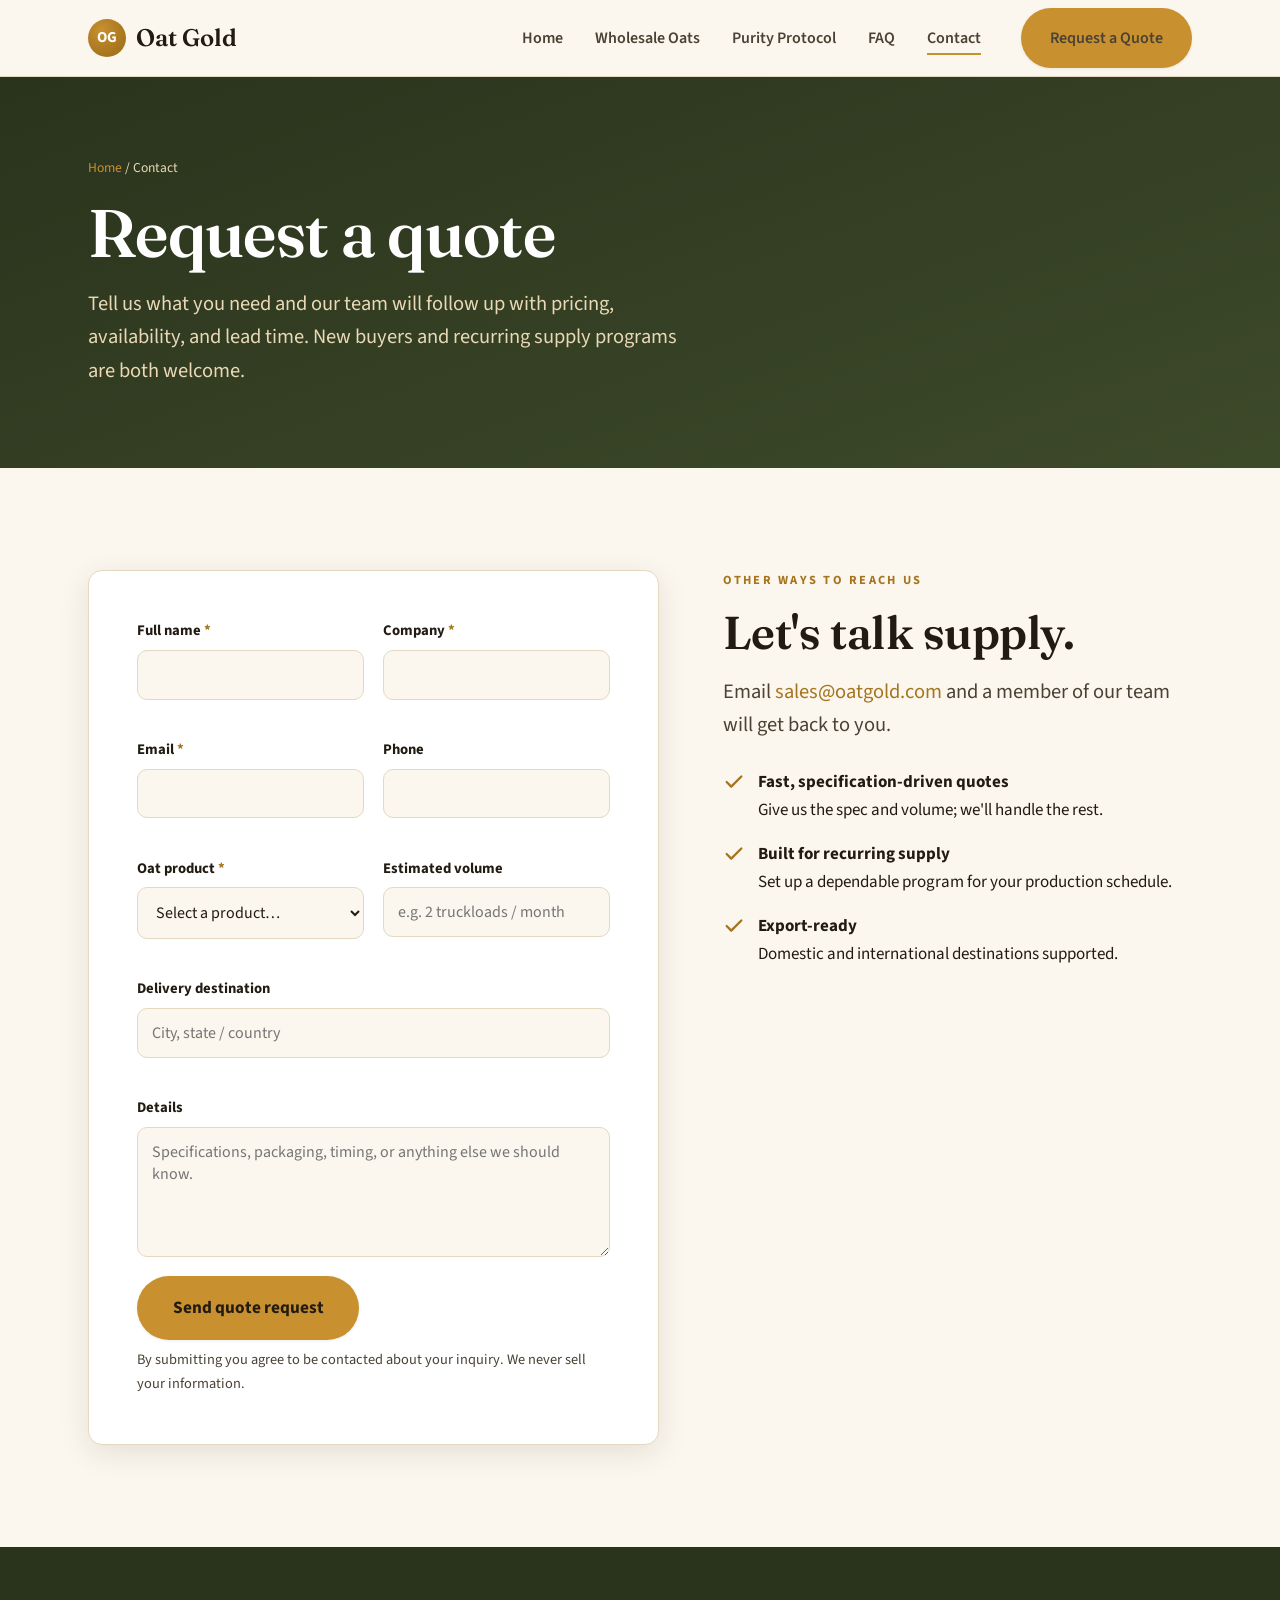
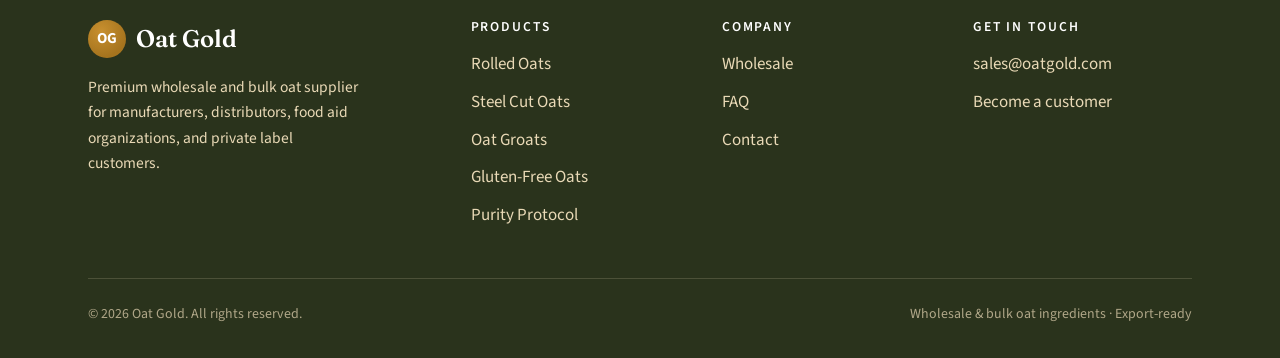
==== contact.html @ 7b2d83bf "Initial commit — Oatgold website Co-Authored-By: Claude Sonnet 4.6 <noreply@anthropic.com>" ====
<!DOCTYPE html>
<html lang="en">
<head>
<meta charset="UTF-8">
<meta name="viewport" content="width=device-width, initial-scale=1.0">
<title>Request a Quote | Contact Oat Gold — Wholesale &amp; Bulk Oat Supplier</title>
<meta name="description" content="Request a quote for wholesale and bulk oats from Oat Gold. Tell us the oat type, volume, packaging, and destination and our team will reply with pricing and availability.">
<link rel="canonical" href="https://oatgold.com/contact.html">
<meta name="robots" content="index, follow">
<meta property="og:title" content="Request a Quote — Oat Gold">
<meta property="og:description" content="Contact Oat Gold for bulk and wholesale oat pricing and availability.">
<meta property="og:url" content="https://oatgold.com/contact.html">
<link rel="icon" href="/favicon.ico" sizes="any">
<link rel="preconnect" href="https://fonts.googleapis.com">
<link rel="preconnect" href="https://fonts.gstatic.com" crossorigin>
<link href="https://fonts.googleapis.com/css2?family=Fraunces:ital,opsz,wght@0,9..144,400;0,9..144,600;1,9..144,600&family=Source+Sans+3:wght@400;600;700&display=swap" rel="stylesheet">
<link rel="stylesheet" href="/assets/css/styles.css">
<script type="application/ld+json">
{
  "@context": "https://schema.org",
  "@type": "ContactPage",
  "name": "Contact Oat Gold",
  "url": "https://oatgold.com/contact.html",
  "about": { "@type": "Organization", "name": "Oat Gold", "email": "sales@oatgold.com" }
}
</script>
</head>
<body>
<a href="#main" class="btn" style="position:absolute;left:-999px;top:0;z-index:1000;" onfocus="this.style.left='1rem';this.style.top='1rem';" onblur="this.style.left='-999px';">Skip to content</a>
<header class="site-header"><div class="container"><nav class="nav" aria-label="Primary">
  <a href="/" class="brand"><span class="brand-mark">OG</span> Oat&nbsp;Gold</a>
  <ul class="nav-links">
    <li><a href="/">Home</a></li>
    <li><a href="/wholesale-oats.html">Wholesale Oats</a></li>
    <li><a href="/purity-protocol.html">Purity Protocol</a></li>
    <li><a href="/faq.html">FAQ</a></li>
    <li><a href="/contact.html" class="active">Contact</a></li>
    <li class="nav-cta"><a href="/contact.html" class="btn btn-primary">Request a Quote</a></li>
  </ul>
  <button class="nav-toggle" aria-label="Open menu" aria-expanded="false"><span></span><span></span><span></span></button>
</nav></div></header>

<main id="main">
<section class="page-hero">
  <div class="container">
    <p class="breadcrumb"><a href="/">Home</a> / Contact</p>
    <h1>Request a quote</h1>
    <p class="lead">Tell us what you need and our team will follow up with pricing, availability, and lead time. New buyers and recurring supply programs are both welcome.</p>
  </div>
</section>

<section class="section">
  <div class="container split" style="align-items:start;">
    <div class="form-card reveal">
      <div class="form-success" role="status">Thanks — your request is ready to send. Your email app should open; if it doesn't, email us at sales@oatgold.com.</div>
      <form data-quote-form novalidate>
        <div class="form-grid">
          <div class="field"><label for="name">Full name <span class="req">*</span></label><input id="name" name="name" type="text" required autocomplete="name"></div>
          <div class="field"><label for="company">Company <span class="req">*</span></label><input id="company" name="company" type="text" required autocomplete="organization"></div>
          <div class="field"><label for="email">Email <span class="req">*</span></label><input id="email" name="email" type="email" required autocomplete="email"></div>
          <div class="field"><label for="phone">Phone</label><input id="phone" name="phone" type="tel" autocomplete="tel"></div>
          <div class="field"><label for="product">Oat product <span class="req">*</span></label>
            <select id="product" name="product" required>
              <option value="">Select a product…</option>
              <option>Rolled Oats</option><option>Steel Cut Oats</option><option>Oat Groats</option>
              <option>Gluten-Free Oats</option><option>Purity Protocol Oats</option>
              <option>Bulk / Private Label</option><option>Not sure — need guidance</option>
            </select>
          </div>
          <div class="field"><label for="volume">Estimated volume</label><input id="volume" name="volume" type="text" placeholder="e.g. 2 truckloads / month"></div>
          <div class="field full"><label for="destination">Delivery destination</label><input id="destination" name="destination" type="text" placeholder="City, state / country"></div>
          <div class="field full"><label for="message">Details</label><textarea id="message" name="message" placeholder="Specifications, packaging, timing, or anything else we should know."></textarea></div>
        </div>
        <button type="submit" class="btn btn-primary btn-lg">Send quote request</button>
        <p class="form-note">By submitting you agree to be contacted about your inquiry. We never sell your information.</p>
      </form>
    </div>
    <div class="reveal">
      <p class="eyebrow">Other ways to reach us</p>
      <h2 style="margin-bottom:1rem;">Let's talk supply.</h2>
      <p class="lead">Email <a href="mailto:sales@oatgold.com">sales@oatgold.com</a> and a member of our team will get back to you.</p>
      <ul class="checklist" style="margin-top:1.6rem;">
        <li><svg viewBox="0 0 24 24" fill="none" stroke="currentColor" stroke-width="2.5" stroke-linecap="round" stroke-linejoin="round"><polyline points="20 6 9 17 4 12"></polyline></svg><span><strong>Fast, specification-driven quotes</strong>Give us the spec and volume; we'll handle the rest.</span></li>
        <li><svg viewBox="0 0 24 24" fill="none" stroke="currentColor" stroke-width="2.5" stroke-linecap="round" stroke-linejoin="round"><polyline points="20 6 9 17 4 12"></polyline></svg><span><strong>Built for recurring supply</strong>Set up a dependable program for your production schedule.</span></li>
        <li><svg viewBox="0 0 24 24" fill="none" stroke="currentColor" stroke-width="2.5" stroke-linecap="round" stroke-linejoin="round"><polyline points="20 6 9 17 4 12"></polyline></svg><span><strong>Export-ready</strong>Domestic and international destinations supported.</span></li>
      </ul>
    </div>
  </div>
</section>
</main>

<footer class="site-footer"><div class="container">
  <div class="footer-grid">
    <div><a href="/" class="brand"><span class="brand-mark">OG</span> Oat&nbsp;Gold</a><p class="footer-about">Premium wholesale and bulk oat supplier for manufacturers, distributors, food aid organizations, and private label customers.</p></div>
    <div><h4>Products</h4><ul><li><a href="/wholesale-oats.html#rolled">Rolled Oats</a></li><li><a href="/wholesale-oats.html#steel-cut">Steel Cut Oats</a></li><li><a href="/wholesale-oats.html#groats">Oat Groats</a></li><li><a href="/wholesale-oats.html#gluten-free">Gluten-Free Oats</a></li><li><a href="/purity-protocol.html">Purity Protocol</a></li></ul></div>
    <div><h4>Company</h4><ul><li><a href="/wholesale-oats.html">Wholesale</a></li><li><a href="/faq.html">FAQ</a></li><li><a href="/contact.html">Contact</a></li></ul></div>
    <div><h4>Get in touch</h4><ul><li><a href="mailto:sales@oatgold.com">sales@oatgold.com</a></li><li><a href="/contact.html">Become a customer</a></li></ul></div>
  </div>
  <div class="footer-bottom"><span>&copy; <span id="year">2026</span> Oat Gold. All rights reserved.</span><span>Wholesale &amp; bulk oat ingredients · Export-ready</span></div>
</div></footer>
<script src="/assets/js/main.js" defer></script>
</body>
</html>
---- assets/css/styles.css ----
/* ==========================================================================
   Oat Gold — Premium oat ingredient supplier
   Design system: warm grain-field palette, editorial serif display,
   clean humanist sans body. Trust-forward B2B.
   ========================================================================== */

:root {
  --gold: #C8902F;
  --gold-deep: #A6741E;
  --grain: #E9D9B6;
  --grain-soft: #F5EEDD;
  --cream: #FBF7EE;
  --ink: #211B12;
  --ink-soft: #4A4234;
  --field: #3D4A2A;
  --field-deep: #2A331C;
  --line: #E4D9C0;
  --white: #ffffff;
  --max: 1200px;
  --radius: 14px;
  --shadow-sm: 0 1px 3px rgba(33, 27, 18, .08);
  --shadow-md: 0 8px 30px rgba(33, 27, 18, .10);
  --shadow-lg: 0 24px 60px rgba(33, 27, 18, .14);
  --font-display: "Fraunces", Georgia, "Times New Roman", serif;
  --font-body: "Source Sans 3", -apple-system, BlinkMacSystemFont, "Segoe UI", sans-serif;
  --ease: cubic-bezier(.22, 1, .36, 1);
}

*, *::before, *::after { box-sizing: border-box; margin: 0; padding: 0; }

html { scroll-behavior: smooth; -webkit-text-size-adjust: 100%; }

body {
  font-family: var(--font-body);
  color: var(--ink);
  background: var(--cream);
  line-height: 1.65;
  font-size: 1.0625rem;
  overflow-x: hidden;
}

img { max-width: 100%; height: auto; display: block; }
a { color: var(--gold-deep); text-decoration: none; transition: color .2s var(--ease); }
a:hover { color: var(--ink); }

h1, h2, h3, h4 { font-family: var(--font-display); font-weight: 600; line-height: 1.12; color: var(--ink); letter-spacing: -.01em; }
h1 { font-size: clamp(2.4rem, 5.5vw, 4.2rem); }
h2 { font-size: clamp(1.9rem, 3.6vw, 2.9rem); }
h3 { font-size: clamp(1.25rem, 2vw, 1.6rem); }

.container { width: 100%; max-width: var(--max); margin: 0 auto; padding: 0 clamp(1.25rem, 4vw, 3rem); }
.section { padding: clamp(3.5rem, 8vw, 6.5rem) 0; }
.eyebrow {
  font-family: var(--font-body); font-weight: 700; text-transform: uppercase;
  letter-spacing: .18em; font-size: .78rem; color: var(--gold-deep); margin-bottom: 1rem;
}
.lead { font-size: clamp(1.1rem, 1.6vw, 1.3rem); color: var(--ink-soft); max-width: 60ch; }
.text-center { text-align: center; }
.mx-auto { margin-left: auto; margin-right: auto; }

/* ---------- Buttons ---------- */
.btn {
  display: inline-flex; align-items: center; gap: .55rem;
  font-family: var(--font-body); font-weight: 700; font-size: 1rem;
  padding: .95rem 1.7rem; border-radius: 999px; border: 2px solid transparent;
  cursor: pointer; transition: all .25s var(--ease); white-space: nowrap;
}
.btn-primary { background: var(--gold); color: var(--ink); box-shadow: var(--shadow-sm); }
.btn-primary:hover { background: var(--gold-deep); color: var(--white); transform: translateY(-2px); box-shadow: var(--shadow-md); }
.btn-secondary { background: transparent; color: var(--ink); border-color: var(--ink); }
.btn-secondary:hover { background: var(--ink); color: var(--cream); transform: translateY(-2px); }
.btn-ghost { background: rgba(255,255,255,.14); color: var(--white); border-color: rgba(255,255,255,.45); }
.btn-ghost:hover { background: var(--white); color: var(--ink); }
.btn-lg { padding: 1.1rem 2.1rem; font-size: 1.08rem; }

/* ---------- Header ---------- */
.site-header {
  position: sticky; top: 0; z-index: 100;
  background: rgba(251, 247, 238, .85); backdrop-filter: blur(12px);
  border-bottom: 1px solid var(--line); transition: box-shadow .3s var(--ease);
}
.site-header.scrolled { box-shadow: var(--shadow-sm); }
.nav { display: flex; align-items: center; justify-content: space-between; height: 76px; }
.brand { display: flex; align-items: center; gap: .65rem; font-family: var(--font-display); font-weight: 600; font-size: 1.5rem; color: var(--ink); }
.brand:hover { color: var(--ink); }
.brand-mark {
  width: 38px; height: 38px; border-radius: 50%;
  background: radial-gradient(circle at 35% 30%, var(--gold) 0%, var(--gold-deep) 70%);
  display: grid; place-items: center; color: var(--white); font-weight: 700; flex-shrink: 0;
  font-family: var(--font-body); font-size: .95rem;
}
.nav-links { display: flex; align-items: center; gap: 2rem; list-style: none; }
.nav-links a { color: var(--ink-soft); font-weight: 600; font-size: 1rem; position: relative; }
.nav-links a:hover { color: var(--ink); }
.nav-links a::after { content: ""; position: absolute; left: 0; bottom: -6px; width: 0; height: 2px; background: var(--gold); transition: width .25s var(--ease); }
.nav-links a:hover::after, .nav-links a.active::after { width: 100%; }
.nav-cta { margin-left: .5rem; }
.nav-toggle { display: none; background: none; border: 0; cursor: pointer; padding: .5rem; }
.nav-toggle span { display: block; width: 26px; height: 2px; background: var(--ink); margin: 5px 0; transition: all .3s var(--ease); }

/* ---------- Hero ---------- */
.hero { position: relative; background: linear-gradient(160deg, var(--field-deep) 0%, var(--field) 55%, #4a5a32 100%); color: var(--cream); overflow: hidden; }
.hero::before {
  content: ""; position: absolute; inset: 0;
  background-image: radial-gradient(circle at 80% 20%, rgba(200,144,47,.28) 0%, transparent 45%),
                    repeating-linear-gradient(115deg, rgba(255,255,255,.03) 0 2px, transparent 2px 22px);
  pointer-events: none;
}
.hero .container { position: relative; padding-top: clamp(4rem, 9vw, 7rem); padding-bottom: clamp(4rem, 9vw, 7rem); }
.hero-grid { display: grid; grid-template-columns: 1.1fr .9fr; gap: 3rem; align-items: center; }
.hero h1 { color: var(--white); }
.hero h1 .accent { color: var(--gold); font-style: italic; }
.hero .lead { color: var(--grain); margin: 1.4rem 0 2.2rem; }
.hero-eyebrow { color: var(--gold); }
.hero-actions { display: flex; gap: 1rem; flex-wrap: wrap; }
.hero-trust { margin-top: 2.6rem; display: flex; gap: 2rem; flex-wrap: wrap; }
.hero-trust .stat strong { display: block; font-family: var(--font-display); font-size: 2rem; color: var(--gold); }
.hero-trust .stat span { font-size: .9rem; color: var(--grain); }
.hero-visual {
  aspect-ratio: 4/5; border-radius: var(--radius); position: relative;
  background: linear-gradient(150deg, var(--grain) 0%, var(--gold) 100%);
  box-shadow: var(--shadow-lg); overflow: hidden; display: grid; place-items: center;
}
.hero-visual::after {
  content: ""; position: absolute; inset: 0;
  background-image: repeating-radial-gradient(circle at 30% 30%, rgba(166,116,30,.18) 0 8px, transparent 8px 18px);
}
.hero-visual .grain-emblem { position: relative; z-index: 1; text-align: center; color: var(--field-deep); padding: 2rem; }
.hero-visual .grain-emblem .big { font-family: var(--font-display); font-size: clamp(3rem,7vw,5rem); font-weight: 600; line-height: 1; }
.hero-visual .grain-emblem .sub { font-weight: 700; letter-spacing: .2em; text-transform: uppercase; font-size: .85rem; margin-top: .8rem; }

/* ---------- Trust bar ---------- */
.trustbar { background: var(--white); border-bottom: 1px solid var(--line); }
.trustbar .container { display: flex; align-items: center; justify-content: space-between; gap: 2rem; flex-wrap: wrap; padding-top: 1.5rem; padding-bottom: 1.5rem; }
.trustbar p { font-weight: 700; color: var(--ink-soft); font-size: .85rem; text-transform: uppercase; letter-spacing: .12em; }
.trustbar ul { display: flex; gap: 2.2rem; list-style: none; flex-wrap: wrap; }
.trustbar li { font-weight: 600; color: var(--ink); display: flex; align-items: center; gap: .5rem; }
.trustbar li::before { content: "✦"; color: var(--gold); }

/* ---------- Cards / products ---------- */
.grid { display: grid; gap: 1.6rem; }
.grid-3 { grid-template-columns: repeat(3, 1fr); }
.grid-2 { grid-template-columns: repeat(2, 1fr); }
.card {
  background: var(--white); border: 1px solid var(--line); border-radius: var(--radius);
  padding: 2rem; box-shadow: var(--shadow-sm); transition: transform .3s var(--ease), box-shadow .3s var(--ease);
}
.card:hover { transform: translateY(-4px); box-shadow: var(--shadow-md); }
.card .icon {
  width: 52px; height: 52px; border-radius: 12px; background: var(--grain-soft);
  display: grid; place-items: center; margin-bottom: 1.2rem; color: var(--gold-deep);
}
.card .icon svg { width: 26px; height: 26px; }
.card h3 { margin-bottom: .5rem; }
.card p { color: var(--ink-soft); font-size: 1rem; }
.card .card-link { font-weight: 700; margin-top: 1rem; display: inline-flex; align-items: center; gap: .4rem; }

.product-card { display: flex; flex-direction: column; }
.product-card .swatch { height: 140px; border-radius: 10px; margin-bottom: 1.3rem; position: relative; overflow: hidden; }
.product-card .swatch span { position: absolute; bottom: 10px; left: 12px; background: rgba(33,27,18,.7); color: var(--cream); font-size: .72rem; font-weight: 700; letter-spacing: .1em; text-transform: uppercase; padding: .25rem .6rem; border-radius: 6px; }
.sw-rolled { background: linear-gradient(135deg, #E9D9B6, #C8902F); }
.sw-steel { background: linear-gradient(135deg, #D9C79A, #8a6a2a); }
.sw-groats { background: linear-gradient(135deg, #EADBB9, #B5872c); }
.sw-gf { background: linear-gradient(135deg, #DDE6C4, #7e9148); }
.sw-purity { background: linear-gradient(135deg, #F0E6CB, #C8902F); }
.sw-bulk { background: linear-gradient(135deg, #cdbb8e, #5b4a26); }

/* ---------- Section helpers ---------- */
.section-head { max-width: 64ch; margin-bottom: 2.6rem; }
.section-head.center { margin-left: auto; margin-right: auto; text-align: center; }
.bg-grain { background: var(--grain-soft); }
.bg-field { background: linear-gradient(160deg, var(--field-deep), var(--field)); color: var(--cream); }
.bg-field h2, .bg-field h3 { color: var(--white); }
.bg-field .lead, .bg-field p { color: var(--grain); }
.bg-field .eyebrow { color: var(--gold); }

/* ---------- Split feature ---------- */
.split { display: grid; grid-template-columns: 1fr 1fr; gap: clamp(2rem, 5vw, 4rem); align-items: center; }
.split-visual { aspect-ratio: 5/4; border-radius: var(--radius); background: linear-gradient(150deg, var(--grain), var(--gold)); box-shadow: var(--shadow-md); position: relative; overflow: hidden; display:grid; place-items:center; }
.split-visual::after { content:""; position:absolute; inset:0; background-image: repeating-linear-gradient(60deg, rgba(166,116,30,.12) 0 6px, transparent 6px 16px); }
.split-visual .label { position: relative; z-index: 1; font-family: var(--font-display); font-size: 1.4rem; color: var(--field-deep); font-weight: 600; }
.checklist { list-style: none; margin-top: 1.5rem; }
.checklist li { display: flex; gap: .8rem; align-items: flex-start; margin-bottom: 1rem; }
.checklist li svg { width: 22px; height: 22px; color: var(--gold-deep); flex-shrink: 0; margin-top: 3px; }
.checklist li strong { display:block; }

/* ---------- Steps ---------- */
.steps { counter-reset: step; display: grid; grid-template-columns: repeat(4,1fr); gap: 1.6rem; }
.step { position: relative; padding-top: 1rem; }
.step::before { counter-increment: step; content: "0" counter(step); font-family: var(--font-display); font-size: 2.6rem; color: var(--gold); font-weight: 600; display: block; margin-bottom: .4rem; }
.step h3 { font-size: 1.2rem; margin-bottom: .4rem; }
.step p { color: var(--ink-soft); font-size: .97rem; }

/* ---------- CTA band ---------- */
.cta-band { background: linear-gradient(120deg, var(--gold) 0%, var(--gold-deep) 100%); border-radius: var(--radius); padding: clamp(2.5rem,5vw,4rem); text-align: center; box-shadow: var(--shadow-md); position: relative; overflow: hidden; }
.cta-band::before { content:""; position:absolute; inset:0; background-image: repeating-linear-gradient(115deg, rgba(255,255,255,.06) 0 2px, transparent 2px 20px); }
.cta-band > * { position: relative; }
.cta-band h2 { color: var(--ink); }
.cta-band p { color: var(--field-deep); font-weight: 600; max-width: 56ch; margin: 1rem auto 2rem; }

/* ---------- Forms ---------- */
.form-card { background: var(--white); border: 1px solid var(--line); border-radius: var(--radius); padding: clamp(1.8rem, 4vw, 3rem); box-shadow: var(--shadow-md); }
.form-grid { display: grid; grid-template-columns: 1fr 1fr; gap: 1.2rem; }
.field { display: flex; flex-direction: column; gap: .4rem; margin-bottom: 1.2rem; }
.field.full { grid-column: 1 / -1; }
.field label { font-weight: 700; font-size: .92rem; color: var(--ink); }
.field label .req { color: var(--gold-deep); }
.field input, .field select, .field textarea {
  font-family: var(--font-body); font-size: 1rem; padding: .8rem .9rem; border: 1.5px solid var(--line);
  border-radius: 10px; background: var(--cream); color: var(--ink); transition: border-color .2s var(--ease), box-shadow .2s var(--ease);
}
.field input:focus, .field select:focus, .field textarea:focus { outline: none; border-color: var(--gold); box-shadow: 0 0 0 3px rgba(200,144,47,.18); }
.field textarea { resize: vertical; min-height: 130px; }
.form-note { font-size: .9rem; color: var(--ink-soft); margin-top: .5rem; }
.form-success { background: #EAF3DE; border: 1px solid #97C459; color: #27500A; padding: 1rem 1.2rem; border-radius: 10px; font-weight: 600; margin-bottom: 1.2rem; display: none; }
.form-success.show { display: block; }

/* ---------- FAQ ---------- */
.faq-item { border-bottom: 1px solid var(--line); }
.faq-q { width: 100%; text-align: left; background: none; border: 0; cursor: pointer; padding: 1.4rem 0; display: flex; justify-content: space-between; align-items: center; gap: 1rem; font-family: var(--font-display); font-size: 1.18rem; font-weight: 600; color: var(--ink); }
.faq-q .chev { flex-shrink: 0; transition: transform .3s var(--ease); color: var(--gold-deep); }
.faq-q[aria-expanded="true"] .chev { transform: rotate(180deg); }
.faq-a { max-height: 0; overflow: hidden; transition: max-height .35s var(--ease); }
.faq-a-inner { padding: 0 0 1.4rem; color: var(--ink-soft); max-width: 72ch; }

/* ---------- Page hero (interior) ---------- */
.page-hero { background: linear-gradient(160deg, var(--field-deep), var(--field)); color: var(--cream); padding: clamp(3rem,7vw,5rem) 0; }
.page-hero h1 { color: var(--white); }
.page-hero .lead { color: var(--grain); margin-top: 1rem; }
.breadcrumb { font-size: .85rem; color: var(--grain); margin-bottom: 1rem; }
.breadcrumb a { color: var(--gold); }

/* ---------- Footer ---------- */
.site-footer { background: var(--field-deep); color: var(--grain); padding: clamp(3rem,6vw,4.5rem) 0 2rem; }
.footer-grid { display: grid; grid-template-columns: 1.6fr 1fr 1fr 1fr; gap: 2rem; margin-bottom: 2.5rem; }
.site-footer .brand { color: var(--white); margin-bottom: 1rem; }
.site-footer h4 { color: var(--white); font-family: var(--font-body); font-size: .85rem; text-transform: uppercase; letter-spacing: .14em; margin-bottom: 1rem; }
.site-footer ul { list-style: none; }
.site-footer li { margin-bottom: .6rem; }
.site-footer a { color: var(--grain); }
.site-footer a:hover { color: var(--gold); }
.footer-about { max-width: 34ch; color: var(--grain); font-size: .97rem; }
.footer-bottom { border-top: 1px solid rgba(233,217,182,.18); padding-top: 1.5rem; display: flex; justify-content: space-between; flex-wrap: wrap; gap: 1rem; font-size: .87rem; color: rgba(233,217,182,.7); }

/* ---------- Reveal animation ---------- */
.reveal { opacity: 0; transform: translateY(24px); transition: opacity .7s var(--ease), transform .7s var(--ease); }
.reveal.in { opacity: 1; transform: none; }

/* ---------- Responsive ---------- */
@media (max-width: 920px) {
  .hero-grid { grid-template-columns: 1fr; }
  .hero-visual { max-width: 360px; order: -1; }
  .grid-3 { grid-template-columns: repeat(2, 1fr); }
  .steps { grid-template-columns: repeat(2, 1fr); }
  .footer-grid { grid-template-columns: 1fr 1fr; }
  .split { grid-template-columns: 1fr; }
  .split-visual { max-width: 480px; }
}
@media (max-width: 680px) {
  .nav-links { position: fixed; inset: 76px 0 auto 0; background: var(--cream); flex-direction: column; gap: 0; padding: 1rem 0; border-bottom: 1px solid var(--line); box-shadow: var(--shadow-md); transform: translateY(-120%); transition: transform .35s var(--ease); }
  .nav-links.open { transform: translateY(0); }
  .nav-links li { width: 100%; text-align: center; padding: .4rem 0; }
  .nav-cta { margin: .6rem auto; }
  .nav-toggle { display: block; }
  .nav.open .nav-toggle span:nth-child(1) { transform: translateY(7px) rotate(45deg); }
  .nav.open .nav-toggle span:nth-child(2) { opacity: 0; }
  .nav.open .nav-toggle span:nth-child(3) { transform: translateY(-7px) rotate(-45deg); }
  .grid-3, .grid-2, .form-grid { grid-template-columns: 1fr; }
  .steps { grid-template-columns: 1fr; }
  .footer-grid { grid-template-columns: 1fr 1fr; }
  .trustbar .container { justify-content: center; text-align: center; }
}
@media (prefers-reduced-motion: reduce) {
  * { animation: none !important; transition: none !important; scroll-behavior: auto !important; }
  .reveal { opacity: 1; transform: none; }
}
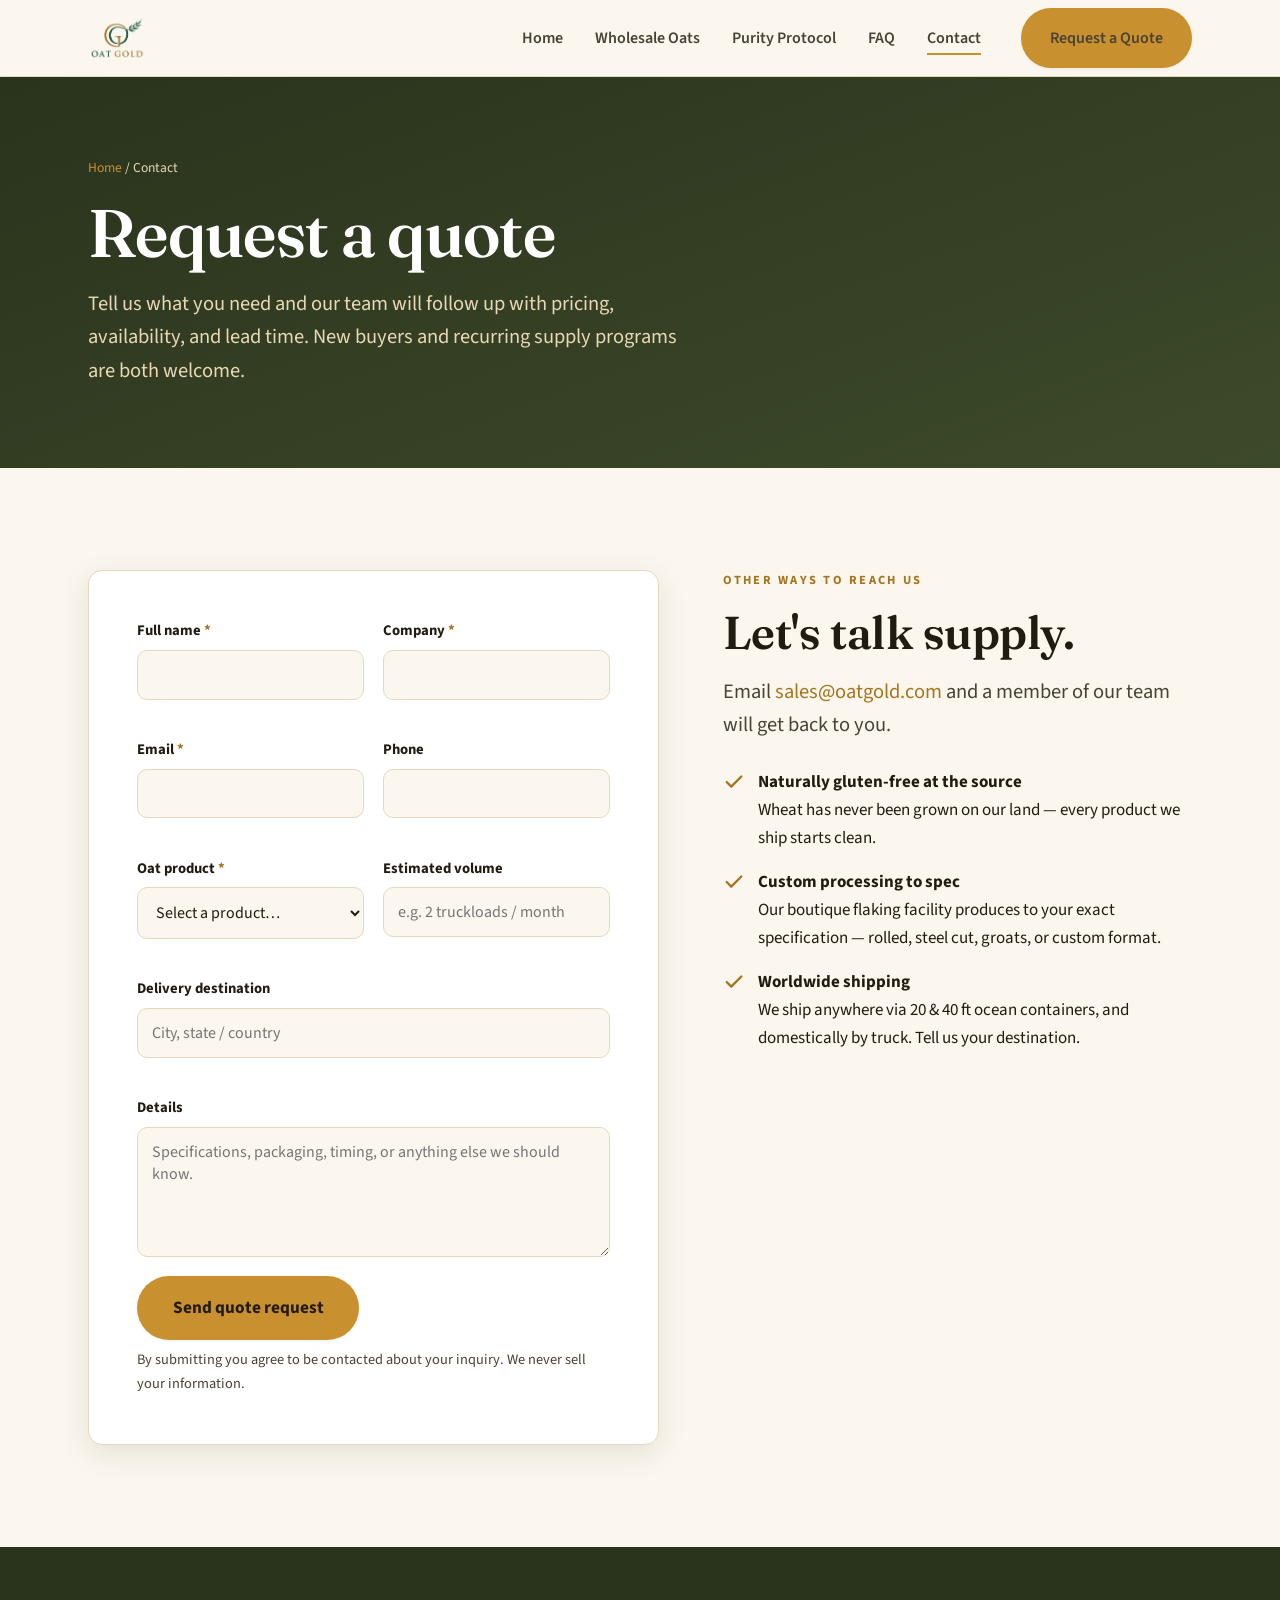
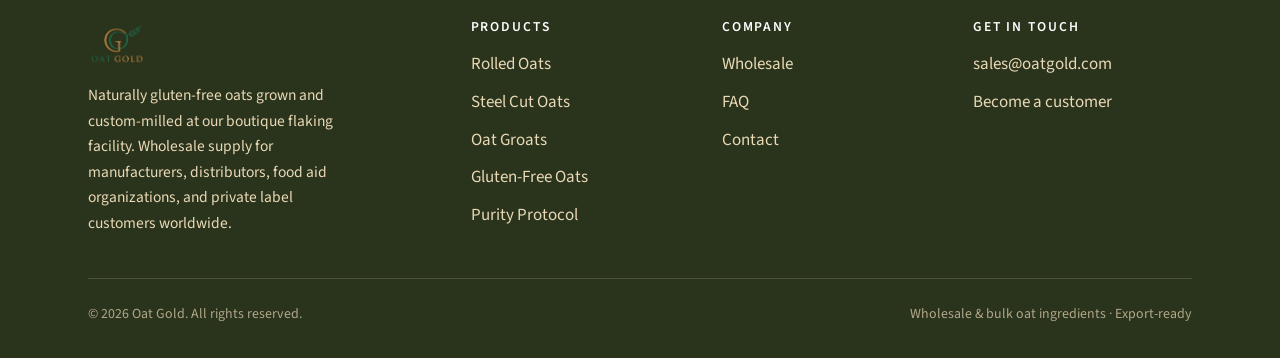
==== commit 8b82136e: "Replace placeholder OG badge with real logo; add hero photo and real copy - Download and use the rea" ====
--- a/contact.html
+++ b/contact.html
@@ -10,11 +10,11 @@
 <meta property="og:title" content="Request a Quote — Oat Gold">
 <meta property="og:description" content="Contact Oat Gold for bulk and wholesale oat pricing and availability.">
 <meta property="og:url" content="https://oatgold.com/contact.html">
-<link rel="icon" href="/favicon.ico" sizes="any">
+<link rel="icon" href="favicon.ico" sizes="any">
 <link rel="preconnect" href="https://fonts.googleapis.com">
 <link rel="preconnect" href="https://fonts.gstatic.com" crossorigin>
 <link href="https://fonts.googleapis.com/css2?family=Fraunces:ital,opsz,wght@0,9..144,400;0,9..144,600;1,9..144,600&family=Source+Sans+3:wght@400;600;700&display=swap" rel="stylesheet">
-<link rel="stylesheet" href="/assets/css/styles.css">
+<link rel="stylesheet" href="assets/css/styles.css">
 <script type="application/ld+json">
 {
   "@context": "https://schema.org",
@@ -28,14 +28,14 @@
 <body>
 <a href="#main" class="btn" style="position:absolute;left:-999px;top:0;z-index:1000;" onfocus="this.style.left='1rem';this.style.top='1rem';" onblur="this.style.left='-999px';">Skip to content</a>
 <header class="site-header"><div class="container"><nav class="nav" aria-label="Primary">
-  <a href="/" class="brand"><span class="brand-mark">OG</span> Oat&nbsp;Gold</a>
+  <a href="./" class="brand"><img src="assets/images/logo.png" alt="Oat Gold™" class="brand-logo"></a>
   <ul class="nav-links">
-    <li><a href="/">Home</a></li>
-    <li><a href="/wholesale-oats.html">Wholesale Oats</a></li>
-    <li><a href="/purity-protocol.html">Purity Protocol</a></li>
-    <li><a href="/faq.html">FAQ</a></li>
-    <li><a href="/contact.html" class="active">Contact</a></li>
-    <li class="nav-cta"><a href="/contact.html" class="btn btn-primary">Request a Quote</a></li>
+    <li><a href="./">Home</a></li>
+    <li><a href="wholesale-oats.html">Wholesale Oats</a></li>
+    <li><a href="purity-protocol.html">Purity Protocol</a></li>
+    <li><a href="faq.html">FAQ</a></li>
+    <li><a href="contact.html" class="active">Contact</a></li>
+    <li class="nav-cta"><a href="contact.html" class="btn btn-primary">Request a Quote</a></li>
   </ul>
   <button class="nav-toggle" aria-label="Open menu" aria-expanded="false"><span></span><span></span><span></span></button>
 </nav></div></header>
@@ -43,7 +43,7 @@
 <main id="main">
 <section class="page-hero">
   <div class="container">
-    <p class="breadcrumb"><a href="/">Home</a> / Contact</p>
+    <p class="breadcrumb"><a href="./">Home</a> / Contact</p>
     <h1>Request a quote</h1>
     <p class="lead">Tell us what you need and our team will follow up with pricing, availability, and lead time. New buyers and recurring supply programs are both welcome.</p>
   </div>
@@ -80,9 +80,9 @@
       <h2 style="margin-bottom:1rem;">Let's talk supply.</h2>
       <p class="lead">Email <a href="mailto:sales@oatgold.com">sales@oatgold.com</a> and a member of our team will get back to you.</p>
       <ul class="checklist" style="margin-top:1.6rem;">
-        <li><svg viewBox="0 0 24 24" fill="none" stroke="currentColor" stroke-width="2.5" stroke-linecap="round" stroke-linejoin="round"><polyline points="20 6 9 17 4 12"></polyline></svg><span><strong>Fast, specification-driven quotes</strong>Give us the spec and volume; we'll handle the rest.</span></li>
-        <li><svg viewBox="0 0 24 24" fill="none" stroke="currentColor" stroke-width="2.5" stroke-linecap="round" stroke-linejoin="round"><polyline points="20 6 9 17 4 12"></polyline></svg><span><strong>Built for recurring supply</strong>Set up a dependable program for your production schedule.</span></li>
-        <li><svg viewBox="0 0 24 24" fill="none" stroke="currentColor" stroke-width="2.5" stroke-linecap="round" stroke-linejoin="round"><polyline points="20 6 9 17 4 12"></polyline></svg><span><strong>Export-ready</strong>Domestic and international destinations supported.</span></li>
+        <li><svg viewBox="0 0 24 24" fill="none" stroke="currentColor" stroke-width="2.5" stroke-linecap="round" stroke-linejoin="round"><polyline points="20 6 9 17 4 12"></polyline></svg><span><strong>Naturally gluten-free at the source</strong>Wheat has never been grown on our land — every product we ship starts clean.</span></li>
+        <li><svg viewBox="0 0 24 24" fill="none" stroke="currentColor" stroke-width="2.5" stroke-linecap="round" stroke-linejoin="round"><polyline points="20 6 9 17 4 12"></polyline></svg><span><strong>Custom processing to spec</strong>Our boutique flaking facility produces to your exact specification — rolled, steel cut, groats, or custom format.</span></li>
+        <li><svg viewBox="0 0 24 24" fill="none" stroke="currentColor" stroke-width="2.5" stroke-linecap="round" stroke-linejoin="round"><polyline points="20 6 9 17 4 12"></polyline></svg><span><strong>Worldwide shipping</strong>We ship anywhere via 20 &amp; 40 ft ocean containers, and domestically by truck. Tell us your destination.</span></li>
       </ul>
     </div>
   </div>
@@ -91,13 +91,13 @@
 
 <footer class="site-footer"><div class="container">
   <div class="footer-grid">
-    <div><a href="/" class="brand"><span class="brand-mark">OG</span> Oat&nbsp;Gold</a><p class="footer-about">Premium wholesale and bulk oat supplier for manufacturers, distributors, food aid organizations, and private label customers.</p></div>
-    <div><h4>Products</h4><ul><li><a href="/wholesale-oats.html#rolled">Rolled Oats</a></li><li><a href="/wholesale-oats.html#steel-cut">Steel Cut Oats</a></li><li><a href="/wholesale-oats.html#groats">Oat Groats</a></li><li><a href="/wholesale-oats.html#gluten-free">Gluten-Free Oats</a></li><li><a href="/purity-protocol.html">Purity Protocol</a></li></ul></div>
-    <div><h4>Company</h4><ul><li><a href="/wholesale-oats.html">Wholesale</a></li><li><a href="/faq.html">FAQ</a></li><li><a href="/contact.html">Contact</a></li></ul></div>
-    <div><h4>Get in touch</h4><ul><li><a href="mailto:sales@oatgold.com">sales@oatgold.com</a></li><li><a href="/contact.html">Become a customer</a></li></ul></div>
+    <div><a href="./" class="brand"><img src="assets/images/logo.png" alt="Oat Gold™" class="brand-logo"></a><p class="footer-about">Naturally gluten-free oats grown and custom-milled at our boutique flaking facility. Wholesale supply for manufacturers, distributors, food aid organizations, and private label customers worldwide.</p></div>
+    <div><h4>Products</h4><ul><li><a href="wholesale-oats.html#rolled">Rolled Oats</a></li><li><a href="wholesale-oats.html#steel-cut">Steel Cut Oats</a></li><li><a href="wholesale-oats.html#groats">Oat Groats</a></li><li><a href="wholesale-oats.html#gluten-free">Gluten-Free Oats</a></li><li><a href="purity-protocol.html">Purity Protocol</a></li></ul></div>
+    <div><h4>Company</h4><ul><li><a href="wholesale-oats.html">Wholesale</a></li><li><a href="faq.html">FAQ</a></li><li><a href="contact.html">Contact</a></li></ul></div>
+    <div><h4>Get in touch</h4><ul><li><a href="mailto:sales@oatgold.com">sales@oatgold.com</a></li><li><a href="contact.html">Become a customer</a></li></ul></div>
   </div>
   <div class="footer-bottom"><span>&copy; <span id="year">2026</span> Oat Gold. All rights reserved.</span><span>Wholesale &amp; bulk oat ingredients · Export-ready</span></div>
 </div></footer>
-<script src="/assets/js/main.js" defer></script>
+<script src="assets/js/main.js" defer></script>
 </body>
 </html>
--- a/assets/css/styles.css
+++ b/assets/css/styles.css
@@ -83,12 +83,7 @@
 .nav { display: flex; align-items: center; justify-content: space-between; height: 76px; }
 .brand { display: flex; align-items: center; gap: .65rem; font-family: var(--font-display); font-weight: 600; font-size: 1.5rem; color: var(--ink); }
 .brand:hover { color: var(--ink); }
-.brand-mark {
-  width: 38px; height: 38px; border-radius: 50%;
-  background: radial-gradient(circle at 35% 30%, var(--gold) 0%, var(--gold-deep) 70%);
-  display: grid; place-items: center; color: var(--white); font-weight: 700; flex-shrink: 0;
-  font-family: var(--font-body); font-size: .95rem;
-}
+.brand-logo { height: 48px; width: auto; display: block; }
 .nav-links { display: flex; align-items: center; gap: 2rem; list-style: none; }
 .nav-links a { color: var(--ink-soft); font-weight: 600; font-size: 1rem; position: relative; }
 .nav-links a:hover { color: var(--ink); }
@@ -99,11 +94,10 @@
 .nav-toggle span { display: block; width: 26px; height: 2px; background: var(--ink); margin: 5px 0; transition: all .3s var(--ease); }
 
 /* ---------- Hero ---------- */
-.hero { position: relative; background: linear-gradient(160deg, var(--field-deep) 0%, var(--field) 55%, #4a5a32 100%); color: var(--cream); overflow: hidden; }
+.hero { position: relative; background: url('../images/hero-oats.jpg') center 40% / cover no-repeat; color: var(--cream); overflow: hidden; }
 .hero::before {
   content: ""; position: absolute; inset: 0;
-  background-image: radial-gradient(circle at 80% 20%, rgba(200,144,47,.28) 0%, transparent 45%),
-                    repeating-linear-gradient(115deg, rgba(255,255,255,.03) 0 2px, transparent 2px 22px);
+  background: linear-gradient(160deg, rgba(30,24,14,.82) 0%, rgba(40,50,25,.72) 55%, rgba(42,51,28,.62) 100%);
   pointer-events: none;
 }
 .hero .container { position: relative; padding-top: clamp(4rem, 9vw, 7rem); padding-bottom: clamp(4rem, 9vw, 7rem); }
@@ -118,16 +112,9 @@
 .hero-trust .stat span { font-size: .9rem; color: var(--grain); }
 .hero-visual {
   aspect-ratio: 4/5; border-radius: var(--radius); position: relative;
-  background: linear-gradient(150deg, var(--grain) 0%, var(--gold) 100%);
-  box-shadow: var(--shadow-lg); overflow: hidden; display: grid; place-items: center;
-}
-.hero-visual::after {
-  content: ""; position: absolute; inset: 0;
-  background-image: repeating-radial-gradient(circle at 30% 30%, rgba(166,116,30,.18) 0 8px, transparent 8px 18px);
-}
-.hero-visual .grain-emblem { position: relative; z-index: 1; text-align: center; color: var(--field-deep); padding: 2rem; }
-.hero-visual .grain-emblem .big { font-family: var(--font-display); font-size: clamp(3rem,7vw,5rem); font-weight: 600; line-height: 1; }
-.hero-visual .grain-emblem .sub { font-weight: 700; letter-spacing: .2em; text-transform: uppercase; font-size: .85rem; margin-top: .8rem; }
+  box-shadow: var(--shadow-lg); overflow: hidden;
+}
+.hero-visual img { width: 100%; height: 100%; object-fit: cover; display: block; }
 
 /* ---------- Trust bar ---------- */
 .trustbar { background: var(--white); border-bottom: 1px solid var(--line); }
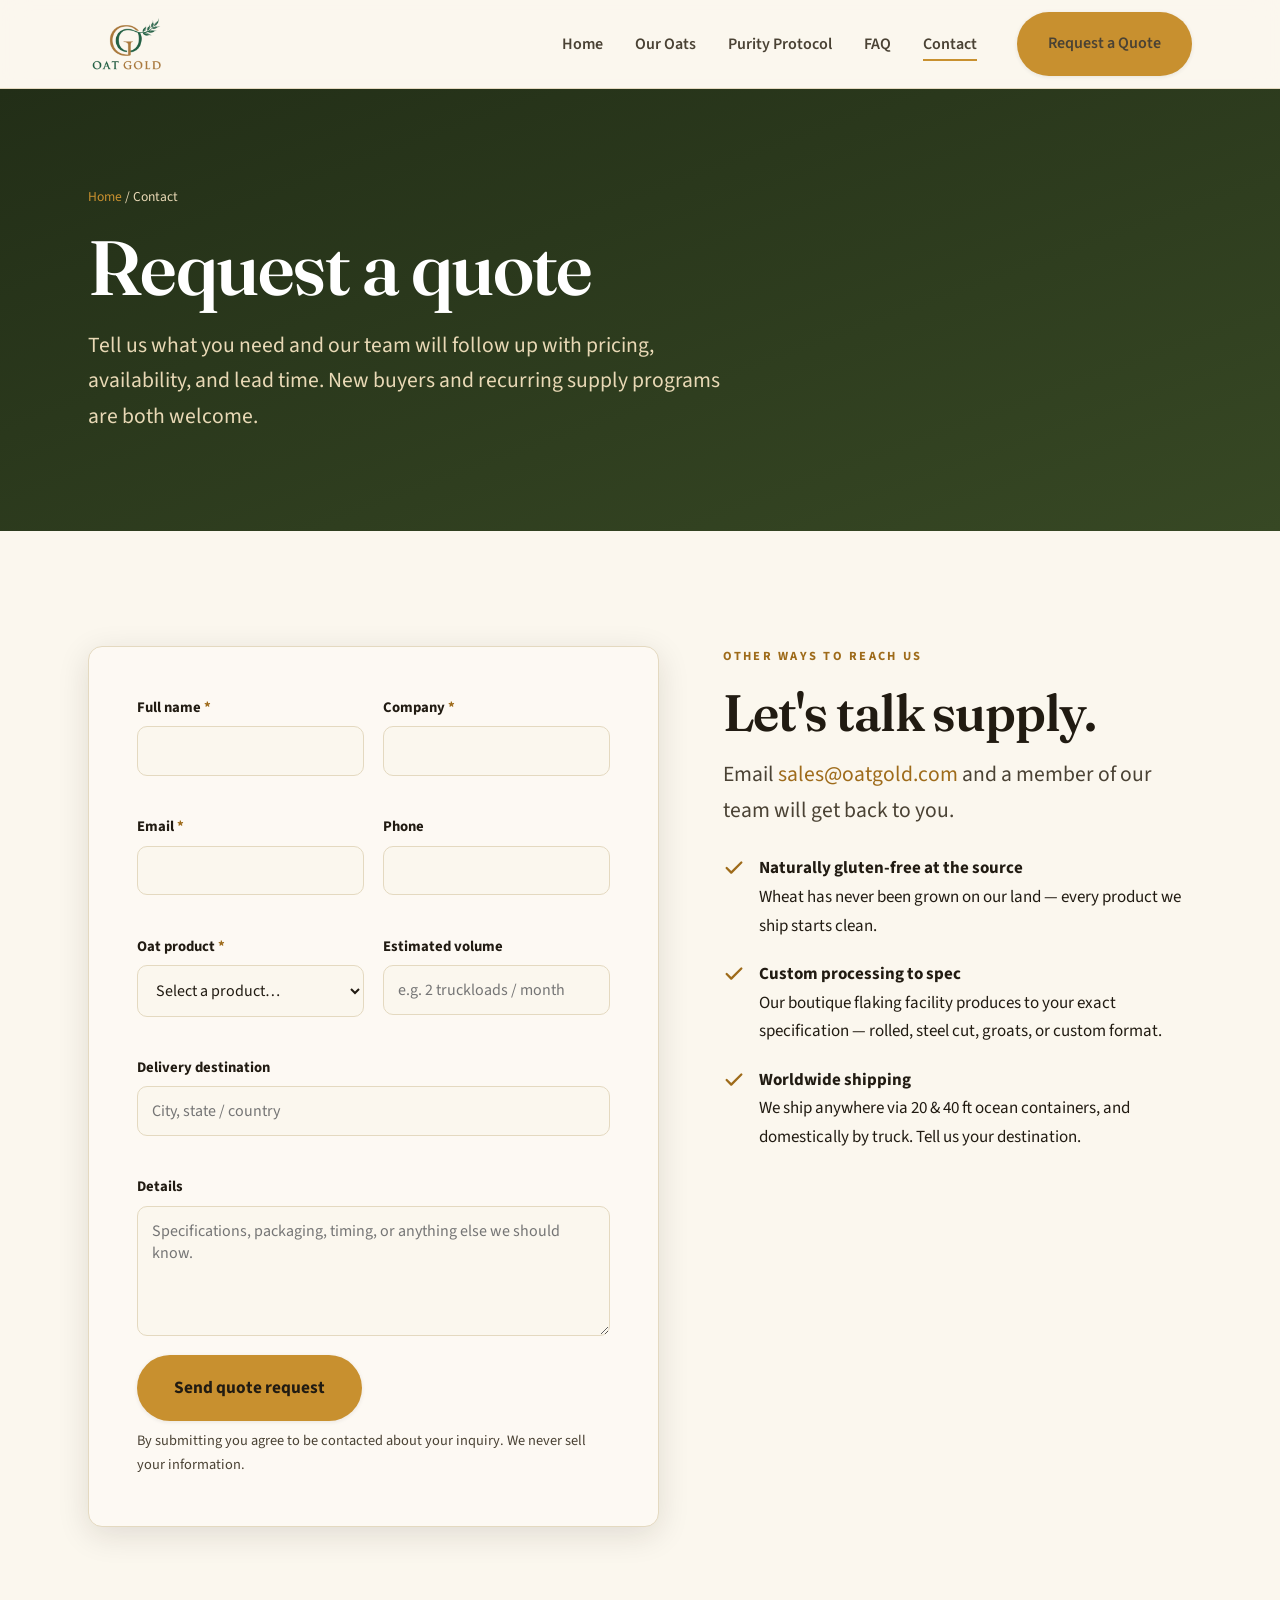
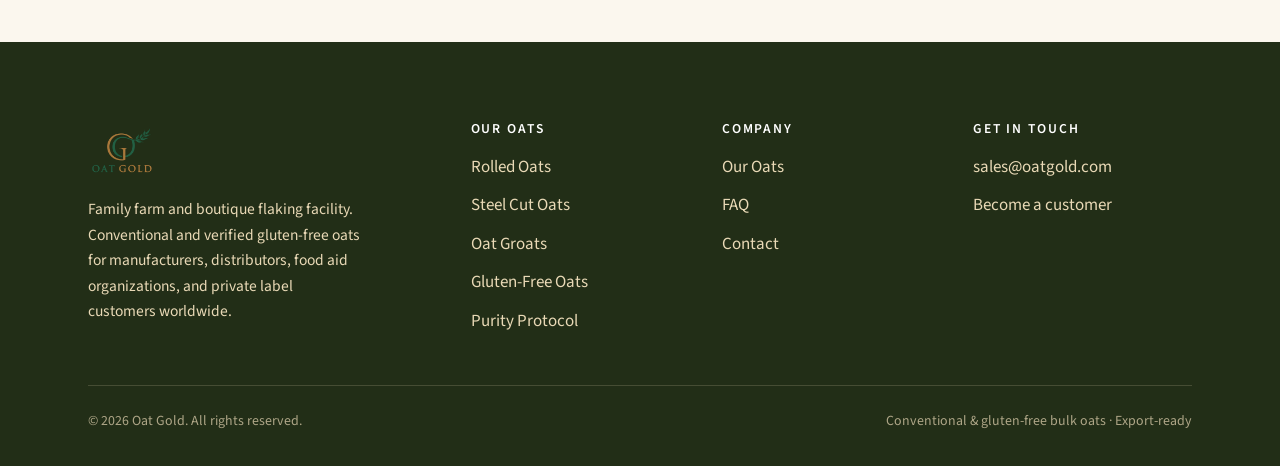
==== commit 1852d1e8: "Content accuracy + design upgrade Content: - Restructure products into two explicit lines: Conventio" ====
--- a/contact.html
+++ b/contact.html
@@ -31,7 +31,7 @@
   <a href="./" class="brand"><img src="assets/images/logo.png" alt="Oat Gold™" class="brand-logo"></a>
   <ul class="nav-links">
     <li><a href="./">Home</a></li>
-    <li><a href="wholesale-oats.html">Wholesale Oats</a></li>
+    <li><a href="wholesale-oats.html">Our Oats</a></li>
     <li><a href="purity-protocol.html">Purity Protocol</a></li>
     <li><a href="faq.html">FAQ</a></li>
     <li><a href="contact.html" class="active">Contact</a></li>
@@ -91,12 +91,12 @@
 
 <footer class="site-footer"><div class="container">
   <div class="footer-grid">
-    <div><a href="./" class="brand"><img src="assets/images/logo.png" alt="Oat Gold™" class="brand-logo"></a><p class="footer-about">Naturally gluten-free oats grown and custom-milled at our boutique flaking facility. Wholesale supply for manufacturers, distributors, food aid organizations, and private label customers worldwide.</p></div>
-    <div><h4>Products</h4><ul><li><a href="wholesale-oats.html#rolled">Rolled Oats</a></li><li><a href="wholesale-oats.html#steel-cut">Steel Cut Oats</a></li><li><a href="wholesale-oats.html#groats">Oat Groats</a></li><li><a href="wholesale-oats.html#gluten-free">Gluten-Free Oats</a></li><li><a href="purity-protocol.html">Purity Protocol</a></li></ul></div>
-    <div><h4>Company</h4><ul><li><a href="wholesale-oats.html">Wholesale</a></li><li><a href="faq.html">FAQ</a></li><li><a href="contact.html">Contact</a></li></ul></div>
+    <div><a href="./" class="brand"><img src="assets/images/logo.png" alt="Oat Gold™" class="brand-logo"></a><p class="footer-about">Family farm and boutique flaking facility. Conventional and verified gluten-free oats for manufacturers, distributors, food aid organizations, and private label customers worldwide.</p></div>
+    <div><h4>Our Oats</h4><ul><li><a href="wholesale-oats.html#rolled">Rolled Oats</a></li><li><a href="wholesale-oats.html#steel-cut">Steel Cut Oats</a></li><li><a href="wholesale-oats.html#groats">Oat Groats</a></li><li><a href="wholesale-oats.html#gluten-free">Gluten-Free Oats</a></li><li><a href="purity-protocol.html">Purity Protocol</a></li></ul></div>
+    <div><h4>Company</h4><ul><li><a href="wholesale-oats.html">Our Oats</a></li><li><a href="faq.html">FAQ</a></li><li><a href="contact.html">Contact</a></li></ul></div>
     <div><h4>Get in touch</h4><ul><li><a href="mailto:sales@oatgold.com">sales@oatgold.com</a></li><li><a href="contact.html">Become a customer</a></li></ul></div>
   </div>
-  <div class="footer-bottom"><span>&copy; <span id="year">2026</span> Oat Gold. All rights reserved.</span><span>Wholesale &amp; bulk oat ingredients · Export-ready</span></div>
+  <div class="footer-bottom"><span>&copy; <span id="year">2026</span> Oat Gold. All rights reserved.</span><span>Conventional &amp; gluten-free bulk oats · Export-ready</span></div>
 </div></footer>
 <script src="assets/js/main.js" defer></script>
 </body>
--- a/assets/css/styles.css
+++ b/assets/css/styles.css
@@ -1,28 +1,28 @@
 /* ==========================================================================
-   Oat Gold — Premium oat ingredient supplier
-   Design system: warm grain-field palette, editorial serif display,
-   clean humanist sans body. Trust-forward B2B.
+   Oat Gold™ — Premium oat supplier
+   Warm grain-field palette · Editorial serif display · Family farm voice
    ========================================================================== */
 
 :root {
-  --gold: #C8902F;
-  --gold-deep: #A6741E;
-  --grain: #E9D9B6;
+  --gold:       #C8902F;
+  --gold-deep:  #9E6B1A;
+  --grain:      #E9D9B6;
   --grain-soft: #F5EEDD;
-  --cream: #FBF7EE;
-  --ink: #211B12;
-  --ink-soft: #4A4234;
-  --field: #3D4A2A;
-  --field-deep: #2A331C;
-  --line: #E4D9C0;
-  --white: #ffffff;
-  --max: 1200px;
-  --radius: 14px;
-  --shadow-sm: 0 1px 3px rgba(33, 27, 18, .08);
-  --shadow-md: 0 8px 30px rgba(33, 27, 18, .10);
-  --shadow-lg: 0 24px 60px rgba(33, 27, 18, .14);
+  --cream:      #FBF7EE;
+  --parchment:  #FDF9F3;
+  --ink:        #211B12;
+  --ink-soft:   #4A4234;
+  --field:      #374824;
+  --field-deep: #222E17;
+  --line:       #E4D9C0;
+  --white:      #FDF9F3;
+  --max:        1200px;
+  --radius:     14px;
+  --shadow-sm:  0 1px 4px rgba(33,27,18,.09);
+  --shadow-md:  0 8px 32px rgba(33,27,18,.12);
+  --shadow-lg:  0 28px 70px rgba(33,27,18,.16);
   --font-display: "Fraunces", Georgia, "Times New Roman", serif;
-  --font-body: "Source Sans 3", -apple-system, BlinkMacSystemFont, "Segoe UI", sans-serif;
+  --font-body:    "Source Sans 3", -apple-system, BlinkMacSystemFont, "Segoe UI", sans-serif;
   --ease: cubic-bezier(.22, 1, .36, 1);
 }
 
@@ -34,7 +34,7 @@
   font-family: var(--font-body);
   color: var(--ink);
   background: var(--cream);
-  line-height: 1.65;
+  line-height: 1.7;
   font-size: 1.0625rem;
   overflow-x: hidden;
 }
@@ -43,18 +43,18 @@
 a { color: var(--gold-deep); text-decoration: none; transition: color .2s var(--ease); }
 a:hover { color: var(--ink); }
 
-h1, h2, h3, h4 { font-family: var(--font-display); font-weight: 600; line-height: 1.12; color: var(--ink); letter-spacing: -.01em; }
-h1 { font-size: clamp(2.4rem, 5.5vw, 4.2rem); }
-h2 { font-size: clamp(1.9rem, 3.6vw, 2.9rem); }
-h3 { font-size: clamp(1.25rem, 2vw, 1.6rem); }
-
-.container { width: 100%; max-width: var(--max); margin: 0 auto; padding: 0 clamp(1.25rem, 4vw, 3rem); }
-.section { padding: clamp(3.5rem, 8vw, 6.5rem) 0; }
+h1, h2, h3, h4 { font-family: var(--font-display); font-weight: 600; line-height: 1.1; color: var(--ink); letter-spacing: -.02em; }
+h1 { font-size: clamp(2.8rem, 6vw, 5rem); }
+h2 { font-size: clamp(2.1rem, 4vw, 3.4rem); }
+h3 { font-size: clamp(1.35rem, 2.2vw, 1.75rem); }
+
+.container { width: 100%; max-width: var(--max); margin: 0 auto; padding: 0 clamp(1.4rem, 4vw, 3rem); }
+.section { padding: clamp(4.5rem, 9vw, 8rem) 0; }
 .eyebrow {
   font-family: var(--font-body); font-weight: 700; text-transform: uppercase;
-  letter-spacing: .18em; font-size: .78rem; color: var(--gold-deep); margin-bottom: 1rem;
-}
-.lead { font-size: clamp(1.1rem, 1.6vw, 1.3rem); color: var(--ink-soft); max-width: 60ch; }
+  letter-spacing: .18em; font-size: .78rem; color: var(--gold-deep); margin-bottom: 1.1rem;
+}
+.lead { font-size: clamp(1.1rem, 1.7vw, 1.35rem); color: var(--ink-soft); max-width: 60ch; line-height: 1.65; }
 .text-center { text-align: center; }
 .mx-auto { margin-left: auto; margin-right: auto; }
 
@@ -62,28 +62,28 @@
 .btn {
   display: inline-flex; align-items: center; gap: .55rem;
   font-family: var(--font-body); font-weight: 700; font-size: 1rem;
-  padding: .95rem 1.7rem; border-radius: 999px; border: 2px solid transparent;
+  padding: 1rem 1.8rem; border-radius: 999px; border: 2px solid transparent;
   cursor: pointer; transition: all .25s var(--ease); white-space: nowrap;
 }
 .btn-primary { background: var(--gold); color: var(--ink); box-shadow: var(--shadow-sm); }
-.btn-primary:hover { background: var(--gold-deep); color: var(--white); transform: translateY(-2px); box-shadow: var(--shadow-md); }
+.btn-primary:hover { background: var(--gold-deep); color: #fff; transform: translateY(-2px); box-shadow: var(--shadow-md); }
 .btn-secondary { background: transparent; color: var(--ink); border-color: var(--ink); }
 .btn-secondary:hover { background: var(--ink); color: var(--cream); transform: translateY(-2px); }
-.btn-ghost { background: rgba(255,255,255,.14); color: var(--white); border-color: rgba(255,255,255,.45); }
-.btn-ghost:hover { background: var(--white); color: var(--ink); }
-.btn-lg { padding: 1.1rem 2.1rem; font-size: 1.08rem; }
+.btn-ghost { background: rgba(255,255,255,.14); color: #fff; border-color: rgba(255,255,255,.45); }
+.btn-ghost:hover { background: #fff; color: var(--ink); }
+.btn-lg { padding: 1.15rem 2.2rem; font-size: 1.08rem; }
 
 /* ---------- Header ---------- */
 .site-header {
   position: sticky; top: 0; z-index: 100;
-  background: rgba(251, 247, 238, .85); backdrop-filter: blur(12px);
+  background: rgba(251,247,238,.9); backdrop-filter: blur(14px);
   border-bottom: 1px solid var(--line); transition: box-shadow .3s var(--ease);
 }
 .site-header.scrolled { box-shadow: var(--shadow-sm); }
-.nav { display: flex; align-items: center; justify-content: space-between; height: 76px; }
-.brand { display: flex; align-items: center; gap: .65rem; font-family: var(--font-display); font-weight: 600; font-size: 1.5rem; color: var(--ink); }
-.brand:hover { color: var(--ink); }
-.brand-logo { height: 48px; width: auto; display: block; }
+.nav { display: flex; align-items: center; justify-content: space-between; height: 88px; }
+.brand { display: flex; align-items: center; }
+.brand:hover { opacity: .85; }
+.brand-logo { height: 64px; width: auto; display: block; }
 .nav-links { display: flex; align-items: center; gap: 2rem; list-style: none; }
 .nav-links a { color: var(--ink-soft); font-weight: 600; font-size: 1rem; position: relative; }
 .nav-links a:hover { color: var(--ink); }
@@ -93,28 +93,31 @@
 .nav-toggle { display: none; background: none; border: 0; cursor: pointer; padding: .5rem; }
 .nav-toggle span { display: block; width: 26px; height: 2px; background: var(--ink); margin: 5px 0; transition: all .3s var(--ease); }
 
-/* ---------- Hero ---------- */
-.hero { position: relative; background: url('../images/hero-oats.jpg') center 40% / cover no-repeat; color: var(--cream); overflow: hidden; }
+/* ---------- Hero (full-bleed photo) ---------- */
+.hero {
+  position: relative; min-height: 88vh; display: flex; align-items: center;
+  background: url('../images/hero-oats.jpg') center 40% / cover no-repeat;
+  color: var(--cream); overflow: hidden; text-align: center;
+}
 .hero::before {
   content: ""; position: absolute; inset: 0;
-  background: linear-gradient(160deg, rgba(30,24,14,.82) 0%, rgba(40,50,25,.72) 55%, rgba(42,51,28,.62) 100%);
+  background: linear-gradient(180deg, rgba(22,17,8,.50) 0%, rgba(28,20,8,.82) 55%, rgba(22,28,14,.88) 100%);
   pointer-events: none;
 }
-.hero .container { position: relative; padding-top: clamp(4rem, 9vw, 7rem); padding-bottom: clamp(4rem, 9vw, 7rem); }
-.hero-grid { display: grid; grid-template-columns: 1.1fr .9fr; gap: 3rem; align-items: center; }
-.hero h1 { color: var(--white); }
+.hero .container { position: relative; padding-top: clamp(4rem,8vw,6rem); padding-bottom: clamp(4rem,8vw,6rem); }
+.hero-logo { height: 120px; width: auto; display: block; margin: 0 auto 2.5rem; }
+.hero h1 { color: #fff; max-width: 22ch; margin: 0 auto; }
 .hero h1 .accent { color: var(--gold); font-style: italic; }
-.hero .lead { color: var(--grain); margin: 1.4rem 0 2.2rem; }
+.hero .lead { color: var(--grain); margin: 1.6rem auto 2.5rem; }
 .hero-eyebrow { color: var(--gold); }
-.hero-actions { display: flex; gap: 1rem; flex-wrap: wrap; }
-.hero-trust { margin-top: 2.6rem; display: flex; gap: 2rem; flex-wrap: wrap; }
-.hero-trust .stat strong { display: block; font-family: var(--font-display); font-size: 2rem; color: var(--gold); }
+.hero-actions { display: flex; gap: 1rem; flex-wrap: wrap; justify-content: center; }
+.hero-trust {
+  margin-top: 3.5rem; padding-top: 2.5rem;
+  border-top: 1px solid rgba(233,217,182,.25);
+  display: flex; gap: 3rem; flex-wrap: wrap; justify-content: center;
+}
+.hero-trust .stat strong { display: block; font-family: var(--font-display); font-size: 1.4rem; color: var(--gold); }
 .hero-trust .stat span { font-size: .9rem; color: var(--grain); }
-.hero-visual {
-  aspect-ratio: 4/5; border-radius: var(--radius); position: relative;
-  box-shadow: var(--shadow-lg); overflow: hidden;
-}
-.hero-visual img { width: 100%; height: 100%; object-fit: cover; display: block; }
 
 /* ---------- Trust bar ---------- */
 .trustbar { background: var(--white); border-bottom: 1px solid var(--line); }
@@ -125,61 +128,89 @@
 .trustbar li::before { content: "✦"; color: var(--gold); }
 
 /* ---------- Cards / products ---------- */
-.grid { display: grid; gap: 1.6rem; }
+.grid { display: grid; gap: 1.8rem; }
 .grid-3 { grid-template-columns: repeat(3, 1fr); }
 .grid-2 { grid-template-columns: repeat(2, 1fr); }
 .card {
   background: var(--white); border: 1px solid var(--line); border-radius: var(--radius);
-  padding: 2rem; box-shadow: var(--shadow-sm); transition: transform .3s var(--ease), box-shadow .3s var(--ease);
+  padding: 2.2rem 2rem; box-shadow: var(--shadow-sm);
+  transition: transform .3s var(--ease), box-shadow .3s var(--ease);
 }
 .card:hover { transform: translateY(-4px); box-shadow: var(--shadow-md); }
-.card .icon {
-  width: 52px; height: 52px; border-radius: 12px; background: var(--grain-soft);
-  display: grid; place-items: center; margin-bottom: 1.2rem; color: var(--gold-deep);
-}
-.card .icon svg { width: 26px; height: 26px; }
-.card h3 { margin-bottom: .5rem; }
-.card p { color: var(--ink-soft); font-size: 1rem; }
-.card .card-link { font-weight: 700; margin-top: 1rem; display: inline-flex; align-items: center; gap: .4rem; }
+.card h3 { margin-bottom: .6rem; }
+.card h4 { font-size: 1.2rem; margin-bottom: .5rem; }
+.card p { color: var(--ink-soft); font-size: 1rem; line-height: 1.6; }
+.card .card-link { font-weight: 700; margin-top: 1.2rem; display: inline-flex; align-items: center; gap: .4rem; }
+
+.card-type {
+  font-family: var(--font-body); font-size: .72rem; font-weight: 700;
+  text-transform: uppercase; letter-spacing: .16em;
+  color: var(--gold-deep); margin-bottom: .75rem;
+  display: flex; align-items: center; gap: .4rem;
+}
+.card-gf .card-type { color: var(--field); }
+.card-type::before { content: ""; width: 20px; height: 2px; background: currentColor; display: inline-block; }
 
 .product-card { display: flex; flex-direction: column; }
-.product-card .swatch { height: 140px; border-radius: 10px; margin-bottom: 1.3rem; position: relative; overflow: hidden; }
-.product-card .swatch span { position: absolute; bottom: 10px; left: 12px; background: rgba(33,27,18,.7); color: var(--cream); font-size: .72rem; font-weight: 700; letter-spacing: .1em; text-transform: uppercase; padding: .25rem .6rem; border-radius: 6px; }
-.sw-rolled { background: linear-gradient(135deg, #E9D9B6, #C8902F); }
-.sw-steel { background: linear-gradient(135deg, #D9C79A, #8a6a2a); }
-.sw-groats { background: linear-gradient(135deg, #EADBB9, #B5872c); }
-.sw-gf { background: linear-gradient(135deg, #DDE6C4, #7e9148); }
-.sw-purity { background: linear-gradient(135deg, #F0E6CB, #C8902F); }
-.sw-bulk { background: linear-gradient(135deg, #cdbb8e, #5b4a26); }
+
+/* Product line grouping */
+.product-line { padding-top: 3rem; margin-top: 3rem; border-top: 1px solid var(--line); }
+.product-line:first-child { padding-top: 0; margin-top: 0; border-top: none; }
+.product-line-head { margin-bottom: 2.2rem; display: flex; gap: 2rem; align-items: flex-start; justify-content: space-between; flex-wrap: wrap; }
+.product-line-head div { flex: 1; min-width: 260px; }
+.product-line-head h3 { margin-bottom: .4rem; }
+.product-line-head p { color: var(--ink-soft); max-width: 52ch; }
+.product-line-badge {
+  display: inline-flex; align-items: center; gap: .4rem;
+  background: var(--grain-soft); border: 1px solid var(--line);
+  border-radius: 999px; padding: .4rem 1rem;
+  font-size: .78rem; font-weight: 700; text-transform: uppercase; letter-spacing: .12em;
+  color: var(--ink-soft); white-space: nowrap; align-self: flex-start;
+}
+.product-line-badge.badge-gf { background: #E8F0DC; border-color: #B5CC90; color: var(--field); }
 
 /* ---------- Section helpers ---------- */
-.section-head { max-width: 64ch; margin-bottom: 2.6rem; }
+.section-head { max-width: 64ch; margin-bottom: 3rem; }
 .section-head.center { margin-left: auto; margin-right: auto; text-align: center; }
-.bg-grain { background: var(--grain-soft); }
-.bg-field { background: linear-gradient(160deg, var(--field-deep), var(--field)); color: var(--cream); }
-.bg-field h2, .bg-field h3 { color: var(--white); }
+.bg-grain {
+  background-color: var(--grain-soft);
+  background-image:
+    repeating-linear-gradient(135deg, rgba(200,144,47,.05) 0 1px, transparent 1px 14px),
+    repeating-linear-gradient(225deg, rgba(200,144,47,.03) 0 1px, transparent 1px 10px);
+}
+.bg-field {
+  background: linear-gradient(160deg, var(--field-deep), var(--field));
+  color: var(--cream);
+}
+.bg-field h2, .bg-field h3 { color: #fff; }
 .bg-field .lead, .bg-field p { color: var(--grain); }
 .bg-field .eyebrow { color: var(--gold); }
 
 /* ---------- Split feature ---------- */
 .split { display: grid; grid-template-columns: 1fr 1fr; gap: clamp(2rem, 5vw, 4rem); align-items: center; }
-.split-visual { aspect-ratio: 5/4; border-radius: var(--radius); background: linear-gradient(150deg, var(--grain), var(--gold)); box-shadow: var(--shadow-md); position: relative; overflow: hidden; display:grid; place-items:center; }
+.split-visual {
+  aspect-ratio: 5/4; border-radius: var(--radius);
+  background: linear-gradient(150deg, var(--grain), var(--gold));
+  box-shadow: var(--shadow-md); position: relative; overflow: hidden;
+  display: grid; place-items: center;
+}
 .split-visual::after { content:""; position:absolute; inset:0; background-image: repeating-linear-gradient(60deg, rgba(166,116,30,.12) 0 6px, transparent 6px 16px); }
 .split-visual .label { position: relative; z-index: 1; font-family: var(--font-display); font-size: 1.4rem; color: var(--field-deep); font-weight: 600; }
-.checklist { list-style: none; margin-top: 1.5rem; }
-.checklist li { display: flex; gap: .8rem; align-items: flex-start; margin-bottom: 1rem; }
+.split-visual img { width:100%; height:100%; object-fit:cover; }
+.checklist { list-style: none; margin-top: 1.6rem; }
+.checklist li { display: flex; gap: .9rem; align-items: flex-start; margin-bottom: 1.2rem; }
 .checklist li svg { width: 22px; height: 22px; color: var(--gold-deep); flex-shrink: 0; margin-top: 3px; }
 .checklist li strong { display:block; }
 
 /* ---------- Steps ---------- */
-.steps { counter-reset: step; display: grid; grid-template-columns: repeat(4,1fr); gap: 1.6rem; }
-.step { position: relative; padding-top: 1rem; }
-.step::before { counter-increment: step; content: "0" counter(step); font-family: var(--font-display); font-size: 2.6rem; color: var(--gold); font-weight: 600; display: block; margin-bottom: .4rem; }
-.step h3 { font-size: 1.2rem; margin-bottom: .4rem; }
+.steps { counter-reset: step; display: grid; grid-template-columns: repeat(4,1fr); gap: 2rem; }
+.step { position: relative; padding-top: 1.2rem; border-top: 3px solid var(--grain); }
+.step::before { counter-increment: step; content: "0" counter(step); font-family: var(--font-display); font-size: 2.8rem; color: var(--gold); font-weight: 600; display: block; margin-bottom: .5rem; line-height: 1; }
+.step h3 { font-size: 1.2rem; margin-bottom: .5rem; }
 .step p { color: var(--ink-soft); font-size: .97rem; }
 
 /* ---------- CTA band ---------- */
-.cta-band { background: linear-gradient(120deg, var(--gold) 0%, var(--gold-deep) 100%); border-radius: var(--radius); padding: clamp(2.5rem,5vw,4rem); text-align: center; box-shadow: var(--shadow-md); position: relative; overflow: hidden; }
+.cta-band { background: linear-gradient(120deg, var(--gold) 0%, var(--gold-deep) 100%); border-radius: var(--radius); padding: clamp(3rem,5vw,4.5rem); text-align: center; box-shadow: var(--shadow-md); position: relative; overflow: hidden; }
 .cta-band::before { content:""; position:absolute; inset:0; background-image: repeating-linear-gradient(115deg, rgba(255,255,255,.06) 0 2px, transparent 2px 20px); }
 .cta-band > * { position: relative; }
 .cta-band h2 { color: var(--ink); }
@@ -204,29 +235,30 @@
 
 /* ---------- FAQ ---------- */
 .faq-item { border-bottom: 1px solid var(--line); }
-.faq-q { width: 100%; text-align: left; background: none; border: 0; cursor: pointer; padding: 1.4rem 0; display: flex; justify-content: space-between; align-items: center; gap: 1rem; font-family: var(--font-display); font-size: 1.18rem; font-weight: 600; color: var(--ink); }
+.faq-q { width: 100%; text-align: left; background: none; border: 0; cursor: pointer; padding: 1.5rem 0; display: flex; justify-content: space-between; align-items: center; gap: 1rem; font-family: var(--font-display); font-size: 1.2rem; font-weight: 600; color: var(--ink); }
 .faq-q .chev { flex-shrink: 0; transition: transform .3s var(--ease); color: var(--gold-deep); }
 .faq-q[aria-expanded="true"] .chev { transform: rotate(180deg); }
 .faq-a { max-height: 0; overflow: hidden; transition: max-height .35s var(--ease); }
 .faq-a-inner { padding: 0 0 1.4rem; color: var(--ink-soft); max-width: 72ch; }
 
-/* ---------- Page hero (interior) ---------- */
-.page-hero { background: linear-gradient(160deg, var(--field-deep), var(--field)); color: var(--cream); padding: clamp(3rem,7vw,5rem) 0; }
-.page-hero h1 { color: var(--white); }
-.page-hero .lead { color: var(--grain); margin-top: 1rem; }
-.breadcrumb { font-size: .85rem; color: var(--grain); margin-bottom: 1rem; }
+/* ---------- Page hero (interior pages) ---------- */
+.page-hero { background: linear-gradient(160deg, var(--field-deep), var(--field)); color: var(--cream); padding: clamp(3.5rem,8vw,6rem) 0; }
+.page-hero h1 { color: #fff; }
+.page-hero .lead { color: var(--grain); margin-top: 1.1rem; max-width: 58ch; }
+.breadcrumb { font-size: .85rem; color: var(--grain); margin-bottom: 1.1rem; }
 .breadcrumb a { color: var(--gold); }
 
 /* ---------- Footer ---------- */
-.site-footer { background: var(--field-deep); color: var(--grain); padding: clamp(3rem,6vw,4.5rem) 0 2rem; }
+.site-footer { background: var(--field-deep); color: var(--grain); padding: clamp(3.5rem,7vw,5rem) 0 2rem; }
 .footer-grid { display: grid; grid-template-columns: 1.6fr 1fr 1fr 1fr; gap: 2rem; margin-bottom: 2.5rem; }
-.site-footer .brand { color: var(--white); margin-bottom: 1rem; }
-.site-footer h4 { color: var(--white); font-family: var(--font-body); font-size: .85rem; text-transform: uppercase; letter-spacing: .14em; margin-bottom: 1rem; }
+.site-footer .brand { color: #fff; margin-bottom: 1.2rem; }
+.site-footer .brand-logo { height: 56px; }
+.site-footer h4 { color: #fff; font-family: var(--font-body); font-size: .85rem; text-transform: uppercase; letter-spacing: .14em; margin-bottom: 1rem; }
 .site-footer ul { list-style: none; }
 .site-footer li { margin-bottom: .6rem; }
 .site-footer a { color: var(--grain); }
 .site-footer a:hover { color: var(--gold); }
-.footer-about { max-width: 34ch; color: var(--grain); font-size: .97rem; }
+.footer-about { max-width: 34ch; color: var(--grain); font-size: .97rem; line-height: 1.65; }
 .footer-bottom { border-top: 1px solid rgba(233,217,182,.18); padding-top: 1.5rem; display: flex; justify-content: space-between; flex-wrap: wrap; gap: 1rem; font-size: .87rem; color: rgba(233,217,182,.7); }
 
 /* ---------- Reveal animation ---------- */
@@ -235,16 +267,15 @@
 
 /* ---------- Responsive ---------- */
 @media (max-width: 920px) {
-  .hero-grid { grid-template-columns: 1fr; }
-  .hero-visual { max-width: 360px; order: -1; }
   .grid-3 { grid-template-columns: repeat(2, 1fr); }
   .steps { grid-template-columns: repeat(2, 1fr); }
   .footer-grid { grid-template-columns: 1fr 1fr; }
   .split { grid-template-columns: 1fr; }
   .split-visual { max-width: 480px; }
+  .product-line-head { flex-direction: column; gap: 1rem; }
 }
 @media (max-width: 680px) {
-  .nav-links { position: fixed; inset: 76px 0 auto 0; background: var(--cream); flex-direction: column; gap: 0; padding: 1rem 0; border-bottom: 1px solid var(--line); box-shadow: var(--shadow-md); transform: translateY(-120%); transition: transform .35s var(--ease); }
+  .nav-links { position: fixed; inset: 88px 0 auto 0; background: var(--cream); flex-direction: column; gap: 0; padding: 1rem 0; border-bottom: 1px solid var(--line); box-shadow: var(--shadow-md); transform: translateY(-120%); transition: transform .35s var(--ease); }
   .nav-links.open { transform: translateY(0); }
   .nav-links li { width: 100%; text-align: center; padding: .4rem 0; }
   .nav-cta { margin: .6rem auto; }
@@ -256,6 +287,8 @@
   .steps { grid-template-columns: 1fr; }
   .footer-grid { grid-template-columns: 1fr 1fr; }
   .trustbar .container { justify-content: center; text-align: center; }
+  .hero-logo { height: 80px; }
+  .hero-trust { gap: 2rem; }
 }
 @media (prefers-reduced-motion: reduce) {
   * { animation: none !important; transition: none !important; scroll-behavior: auto !important; }
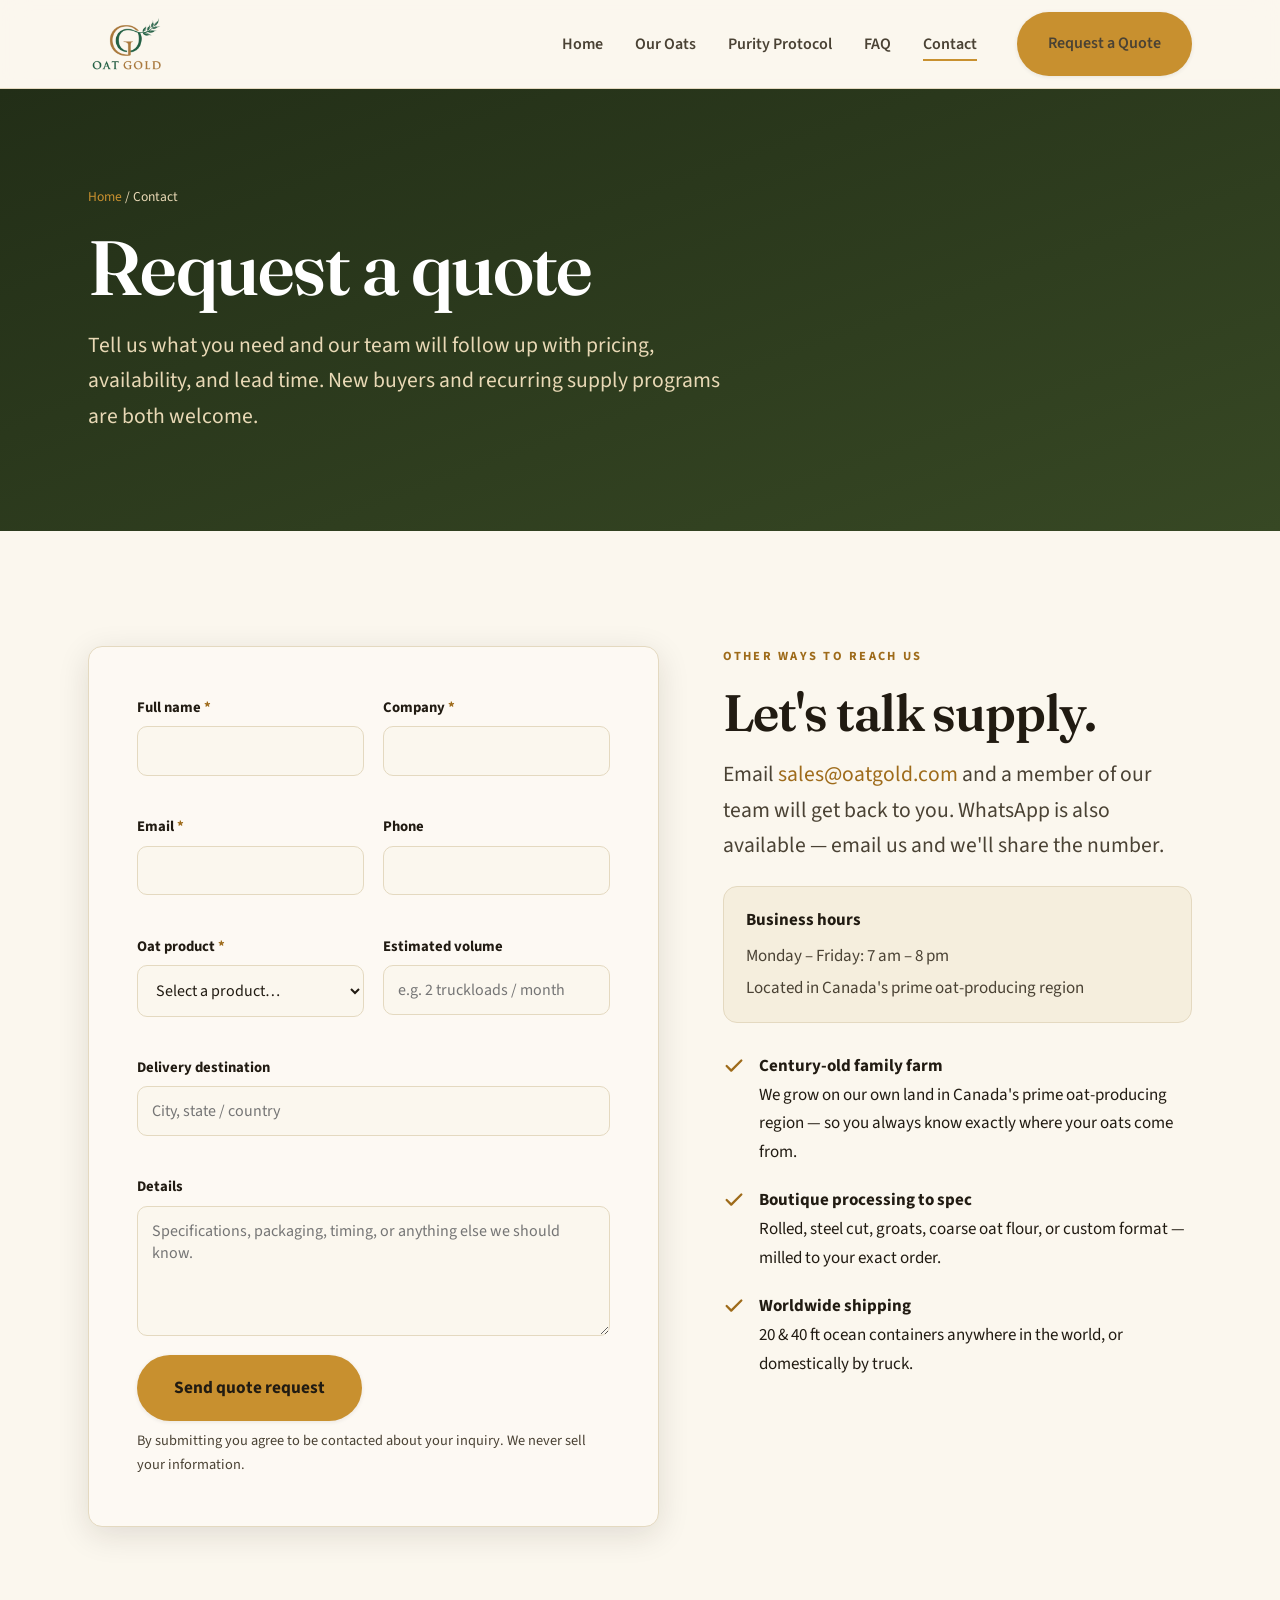
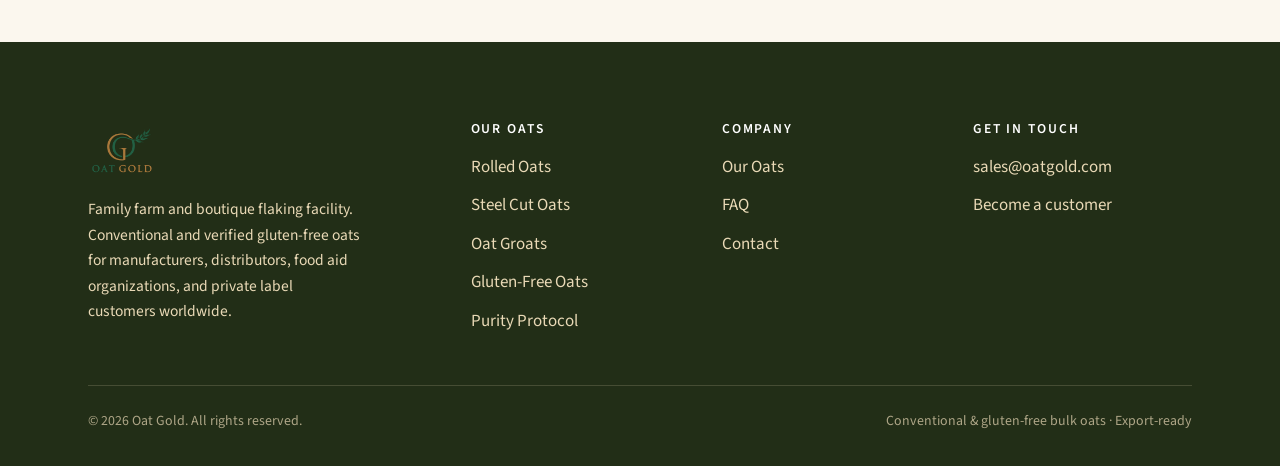
==== commit 0f86ec58: "Add glyphosate/chlormequat-free claims, farm heritage, coarse flour, contact details purity-protocol" ====
--- a/contact.html
+++ b/contact.html
@@ -63,6 +63,7 @@
             <select id="product" name="product" required>
               <option value="">Select a product…</option>
               <option>Rolled Oats</option><option>Steel Cut Oats</option><option>Oat Groats</option>
+              <option>Coarse Oat Flour</option>
               <option>Gluten-Free Oats</option><option>Purity Protocol Oats</option>
               <option>Bulk / Private Label</option><option>Not sure — need guidance</option>
             </select>
@@ -78,11 +79,16 @@
     <div class="reveal">
       <p class="eyebrow">Other ways to reach us</p>
       <h2 style="margin-bottom:1rem;">Let's talk supply.</h2>
-      <p class="lead">Email <a href="mailto:sales@oatgold.com">sales@oatgold.com</a> and a member of our team will get back to you.</p>
-      <ul class="checklist" style="margin-top:1.6rem;">
-        <li><svg viewBox="0 0 24 24" fill="none" stroke="currentColor" stroke-width="2.5" stroke-linecap="round" stroke-linejoin="round"><polyline points="20 6 9 17 4 12"></polyline></svg><span><strong>Naturally gluten-free at the source</strong>Wheat has never been grown on our land — every product we ship starts clean.</span></li>
-        <li><svg viewBox="0 0 24 24" fill="none" stroke="currentColor" stroke-width="2.5" stroke-linecap="round" stroke-linejoin="round"><polyline points="20 6 9 17 4 12"></polyline></svg><span><strong>Custom processing to spec</strong>Our boutique flaking facility produces to your exact specification — rolled, steel cut, groats, or custom format.</span></li>
-        <li><svg viewBox="0 0 24 24" fill="none" stroke="currentColor" stroke-width="2.5" stroke-linecap="round" stroke-linejoin="round"><polyline points="20 6 9 17 4 12"></polyline></svg><span><strong>Worldwide shipping</strong>We ship anywhere via 20 &amp; 40 ft ocean containers, and domestically by truck. Tell us your destination.</span></li>
+      <p class="lead">Email <a href="mailto:sales@oatgold.com">sales@oatgold.com</a> and a member of our team will get back to you. WhatsApp is also available — email us and we'll share the number.</p>
+      <div style="margin-top:1.4rem; margin-bottom:1.8rem; padding:1.2rem 1.4rem; background:var(--grain-soft); border:1px solid var(--line); border-radius:var(--radius);">
+        <p style="font-weight:700; color:var(--ink); margin-bottom:.4rem;">Business hours</p>
+        <p style="color:var(--ink-soft);">Monday – Friday: 7 am – 8 pm</p>
+        <p style="color:var(--ink-soft); margin-top:.2rem;">Located in Canada's prime oat-producing region</p>
+      </div>
+      <ul class="checklist">
+        <li><svg viewBox="0 0 24 24" fill="none" stroke="currentColor" stroke-width="2.5" stroke-linecap="round" stroke-linejoin="round"><polyline points="20 6 9 17 4 12"></polyline></svg><span><strong>Century-old family farm</strong>We grow on our own land in Canada's prime oat-producing region — so you always know exactly where your oats come from.</span></li>
+        <li><svg viewBox="0 0 24 24" fill="none" stroke="currentColor" stroke-width="2.5" stroke-linecap="round" stroke-linejoin="round"><polyline points="20 6 9 17 4 12"></polyline></svg><span><strong>Boutique processing to spec</strong>Rolled, steel cut, groats, coarse oat flour, or custom format — milled to your exact order.</span></li>
+        <li><svg viewBox="0 0 24 24" fill="none" stroke="currentColor" stroke-width="2.5" stroke-linecap="round" stroke-linejoin="round"><polyline points="20 6 9 17 4 12"></polyline></svg><span><strong>Worldwide shipping</strong>20 &amp; 40 ft ocean containers anywhere in the world, or domestically by truck.</span></li>
       </ul>
     </div>
   </div>
--- a/assets/css/styles.css
+++ b/assets/css/styles.css
@@ -241,6 +241,17 @@
 .faq-a { max-height: 0; overflow: hidden; transition: max-height .35s var(--ease); }
 .faq-a-inner { padding: 0 0 1.4rem; color: var(--ink-soft); max-width: 72ch; }
 
+/* ---------- Achieving All Three pillars ---------- */
+.pillar-card {
+  padding: 2.5rem 2rem 2rem;
+  border-top: 3px solid var(--gold);
+  border-radius: 0 0 var(--radius) var(--radius);
+  background: rgba(255,255,255,.06);
+  backdrop-filter: blur(2px);
+}
+.pillar-card h3 { color: #fff; margin-bottom: .7rem; font-size: clamp(1.4rem, 2.2vw, 1.8rem); }
+.pillar-card p { color: var(--grain); font-size: 1.05rem; line-height: 1.65; }
+
 /* ---------- Page hero (interior pages) ---------- */
 .page-hero { background: linear-gradient(160deg, var(--field-deep), var(--field)); color: var(--cream); padding: clamp(3.5rem,8vw,6rem) 0; }
 .page-hero h1 { color: #fff; }
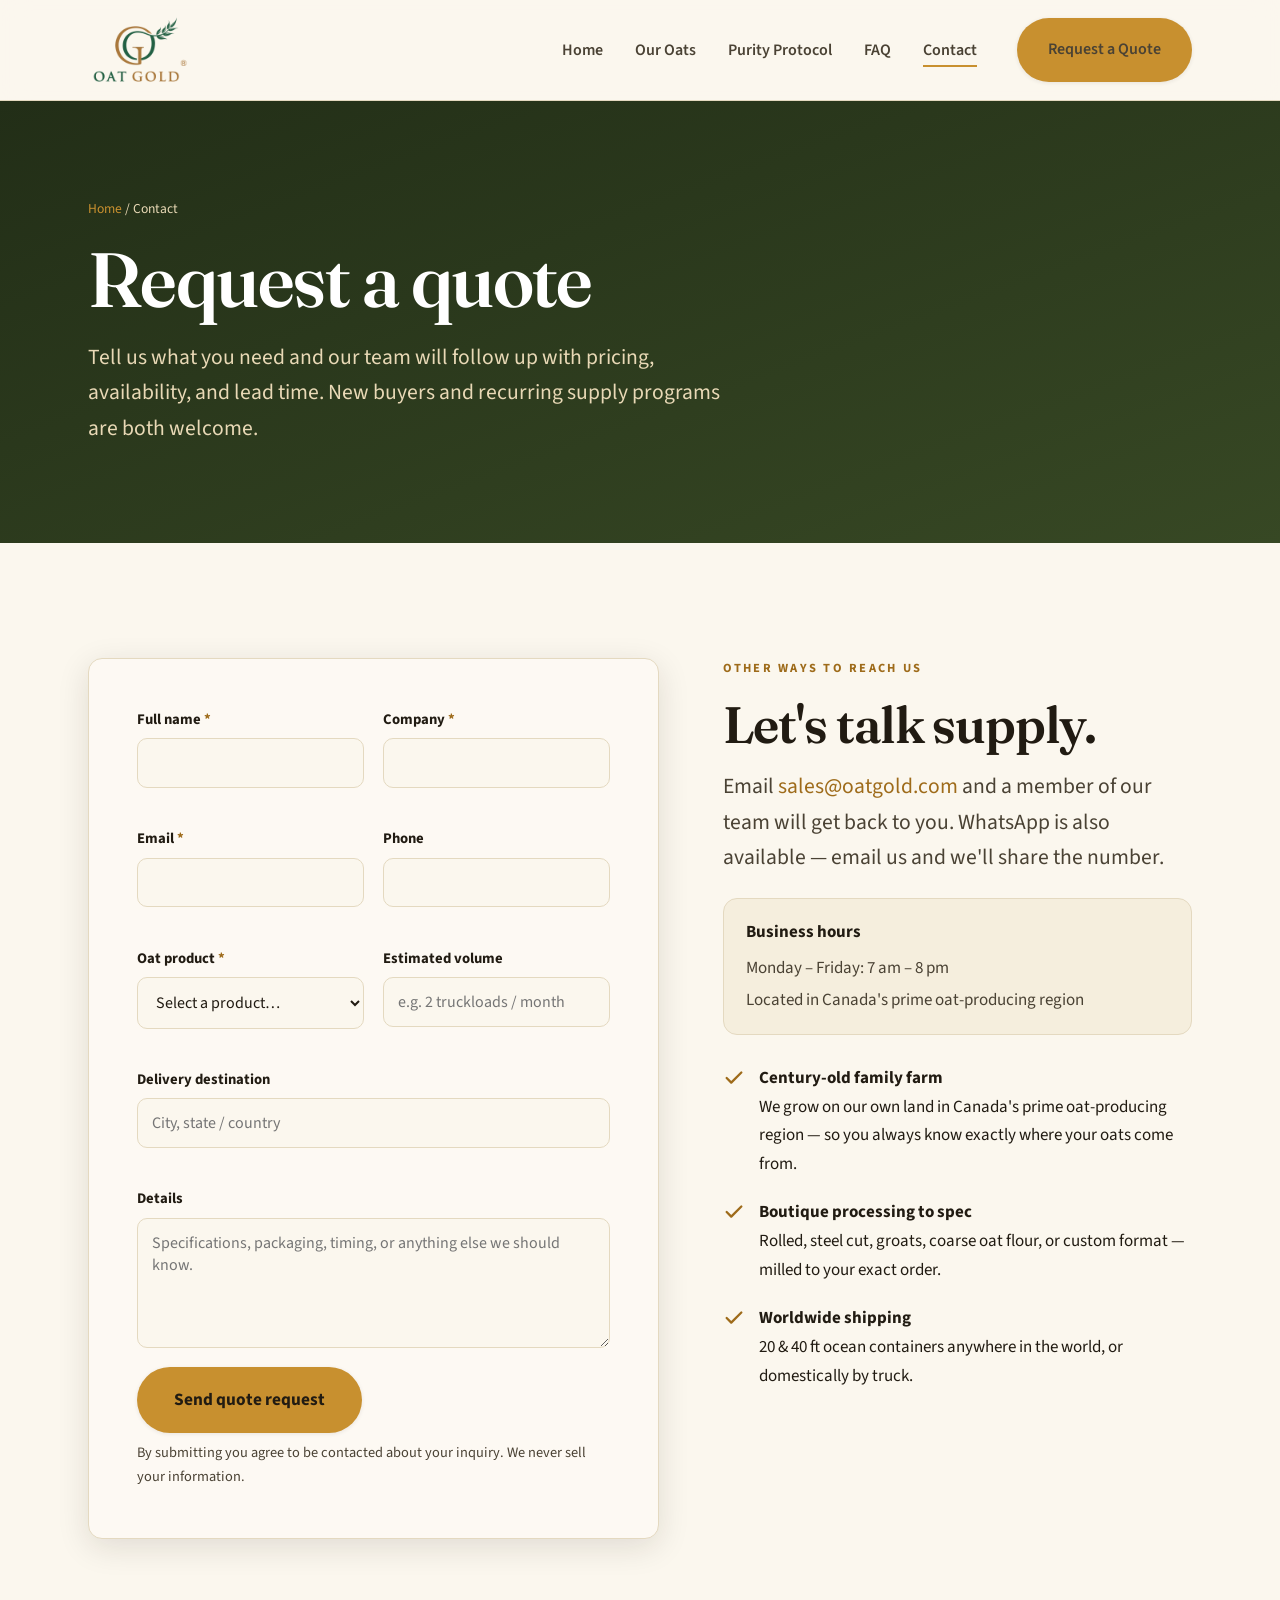
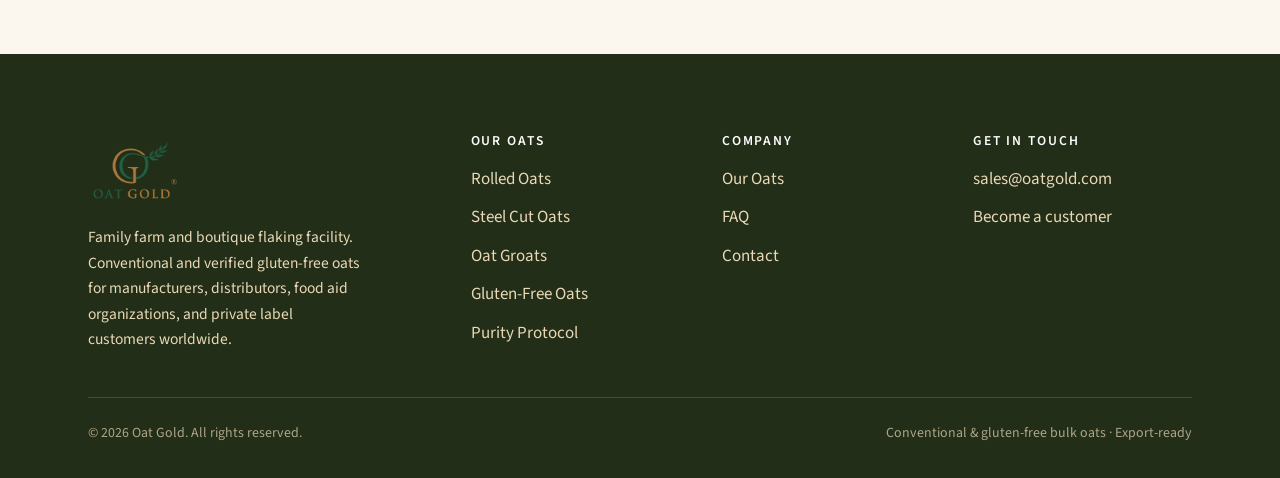
==== commit bca8a895: "Add real logo (®), bag product photos, and resize nav Images: - logo.webp: Oat Gold Logo R.webp (wit" ====
--- a/contact.html
+++ b/contact.html
@@ -28,7 +28,7 @@
 <body>
 <a href="#main" class="btn" style="position:absolute;left:-999px;top:0;z-index:1000;" onfocus="this.style.left='1rem';this.style.top='1rem';" onblur="this.style.left='-999px';">Skip to content</a>
 <header class="site-header"><div class="container"><nav class="nav" aria-label="Primary">
-  <a href="./" class="brand"><img src="assets/images/logo.png" alt="Oat Gold™" class="brand-logo"></a>
+  <a href="./" class="brand"><img src="assets/images/logo.webp" alt="Oat Gold™" class="brand-logo"></a>
   <ul class="nav-links">
     <li><a href="./">Home</a></li>
     <li><a href="wholesale-oats.html">Our Oats</a></li>
@@ -97,7 +97,7 @@
 
 <footer class="site-footer"><div class="container">
   <div class="footer-grid">
-    <div><a href="./" class="brand"><img src="assets/images/logo.png" alt="Oat Gold™" class="brand-logo"></a><p class="footer-about">Family farm and boutique flaking facility. Conventional and verified gluten-free oats for manufacturers, distributors, food aid organizations, and private label customers worldwide.</p></div>
+    <div><a href="./" class="brand"><img src="assets/images/logo.webp" alt="Oat Gold™" class="brand-logo"></a><p class="footer-about">Family farm and boutique flaking facility. Conventional and verified gluten-free oats for manufacturers, distributors, food aid organizations, and private label customers worldwide.</p></div>
     <div><h4>Our Oats</h4><ul><li><a href="wholesale-oats.html#rolled">Rolled Oats</a></li><li><a href="wholesale-oats.html#steel-cut">Steel Cut Oats</a></li><li><a href="wholesale-oats.html#groats">Oat Groats</a></li><li><a href="wholesale-oats.html#gluten-free">Gluten-Free Oats</a></li><li><a href="purity-protocol.html">Purity Protocol</a></li></ul></div>
     <div><h4>Company</h4><ul><li><a href="wholesale-oats.html">Our Oats</a></li><li><a href="faq.html">FAQ</a></li><li><a href="contact.html">Contact</a></li></ul></div>
     <div><h4>Get in touch</h4><ul><li><a href="mailto:sales@oatgold.com">sales@oatgold.com</a></li><li><a href="contact.html">Become a customer</a></li></ul></div>
--- a/assets/css/styles.css
+++ b/assets/css/styles.css
@@ -80,10 +80,10 @@
   border-bottom: 1px solid var(--line); transition: box-shadow .3s var(--ease);
 }
 .site-header.scrolled { box-shadow: var(--shadow-sm); }
-.nav { display: flex; align-items: center; justify-content: space-between; height: 88px; }
+.nav { display: flex; align-items: center; justify-content: space-between; height: 100px; }
 .brand { display: flex; align-items: center; }
 .brand:hover { opacity: .85; }
-.brand-logo { height: 64px; width: auto; display: block; }
+.brand-logo { height: 80px; width: auto; display: block; }
 .nav-links { display: flex; align-items: center; gap: 2rem; list-style: none; }
 .nav-links a { color: var(--ink-soft); font-weight: 600; font-size: 1rem; position: relative; }
 .nav-links a:hover { color: var(--ink); }
@@ -241,6 +241,34 @@
 .faq-a { max-height: 0; overflow: hidden; transition: max-height .35s var(--ease); }
 .faq-a-inner { padding: 0 0 1.4rem; color: var(--ink-soft); max-width: 72ch; }
 
+/* ---------- Bag product photos ---------- */
+.bag-photo {
+  background: var(--grain-soft);
+  border: 1px solid var(--line);
+  border-radius: var(--radius);
+  overflow: hidden;
+  box-shadow: var(--shadow-sm);
+  transition: transform .3s var(--ease), box-shadow .3s var(--ease);
+}
+.bag-photo:hover { transform: translateY(-4px); box-shadow: var(--shadow-md); }
+.bag-photo img {
+  width: 100%;
+  aspect-ratio: 5/6;
+  object-fit: contain;
+  background: var(--grain-soft);
+  padding: 2rem 1.5rem;
+  display: block;
+}
+.bag-photo-label {
+  padding: 1rem 1.4rem 1.1rem;
+  text-align: center;
+  font-weight: 700;
+  font-size: .95rem;
+  color: var(--ink);
+  border-top: 1px solid var(--line);
+  background: var(--white);
+}
+
 /* ---------- Achieving All Three pillars ---------- */
 .pillar-card {
   padding: 2.5rem 2rem 2rem;
@@ -263,7 +291,7 @@
 .site-footer { background: var(--field-deep); color: var(--grain); padding: clamp(3.5rem,7vw,5rem) 0 2rem; }
 .footer-grid { display: grid; grid-template-columns: 1.6fr 1fr 1fr 1fr; gap: 2rem; margin-bottom: 2.5rem; }
 .site-footer .brand { color: #fff; margin-bottom: 1.2rem; }
-.site-footer .brand-logo { height: 56px; }
+.site-footer .brand-logo { height: 72px; }
 .site-footer h4 { color: #fff; font-family: var(--font-body); font-size: .85rem; text-transform: uppercase; letter-spacing: .14em; margin-bottom: 1rem; }
 .site-footer ul { list-style: none; }
 .site-footer li { margin-bottom: .6rem; }
@@ -286,7 +314,7 @@
   .product-line-head { flex-direction: column; gap: 1rem; }
 }
 @media (max-width: 680px) {
-  .nav-links { position: fixed; inset: 88px 0 auto 0; background: var(--cream); flex-direction: column; gap: 0; padding: 1rem 0; border-bottom: 1px solid var(--line); box-shadow: var(--shadow-md); transform: translateY(-120%); transition: transform .35s var(--ease); }
+  .nav-links { position: fixed; inset: 100px 0 auto 0; background: var(--cream); flex-direction: column; gap: 0; padding: 1rem 0; border-bottom: 1px solid var(--line); box-shadow: var(--shadow-md); transform: translateY(-120%); transition: transform .35s var(--ease); }
   .nav-links.open { transform: translateY(0); }
   .nav-links li { width: 100%; text-align: center; padding: .4rem 0; }
   .nav-cta { margin: .6rem auto; }
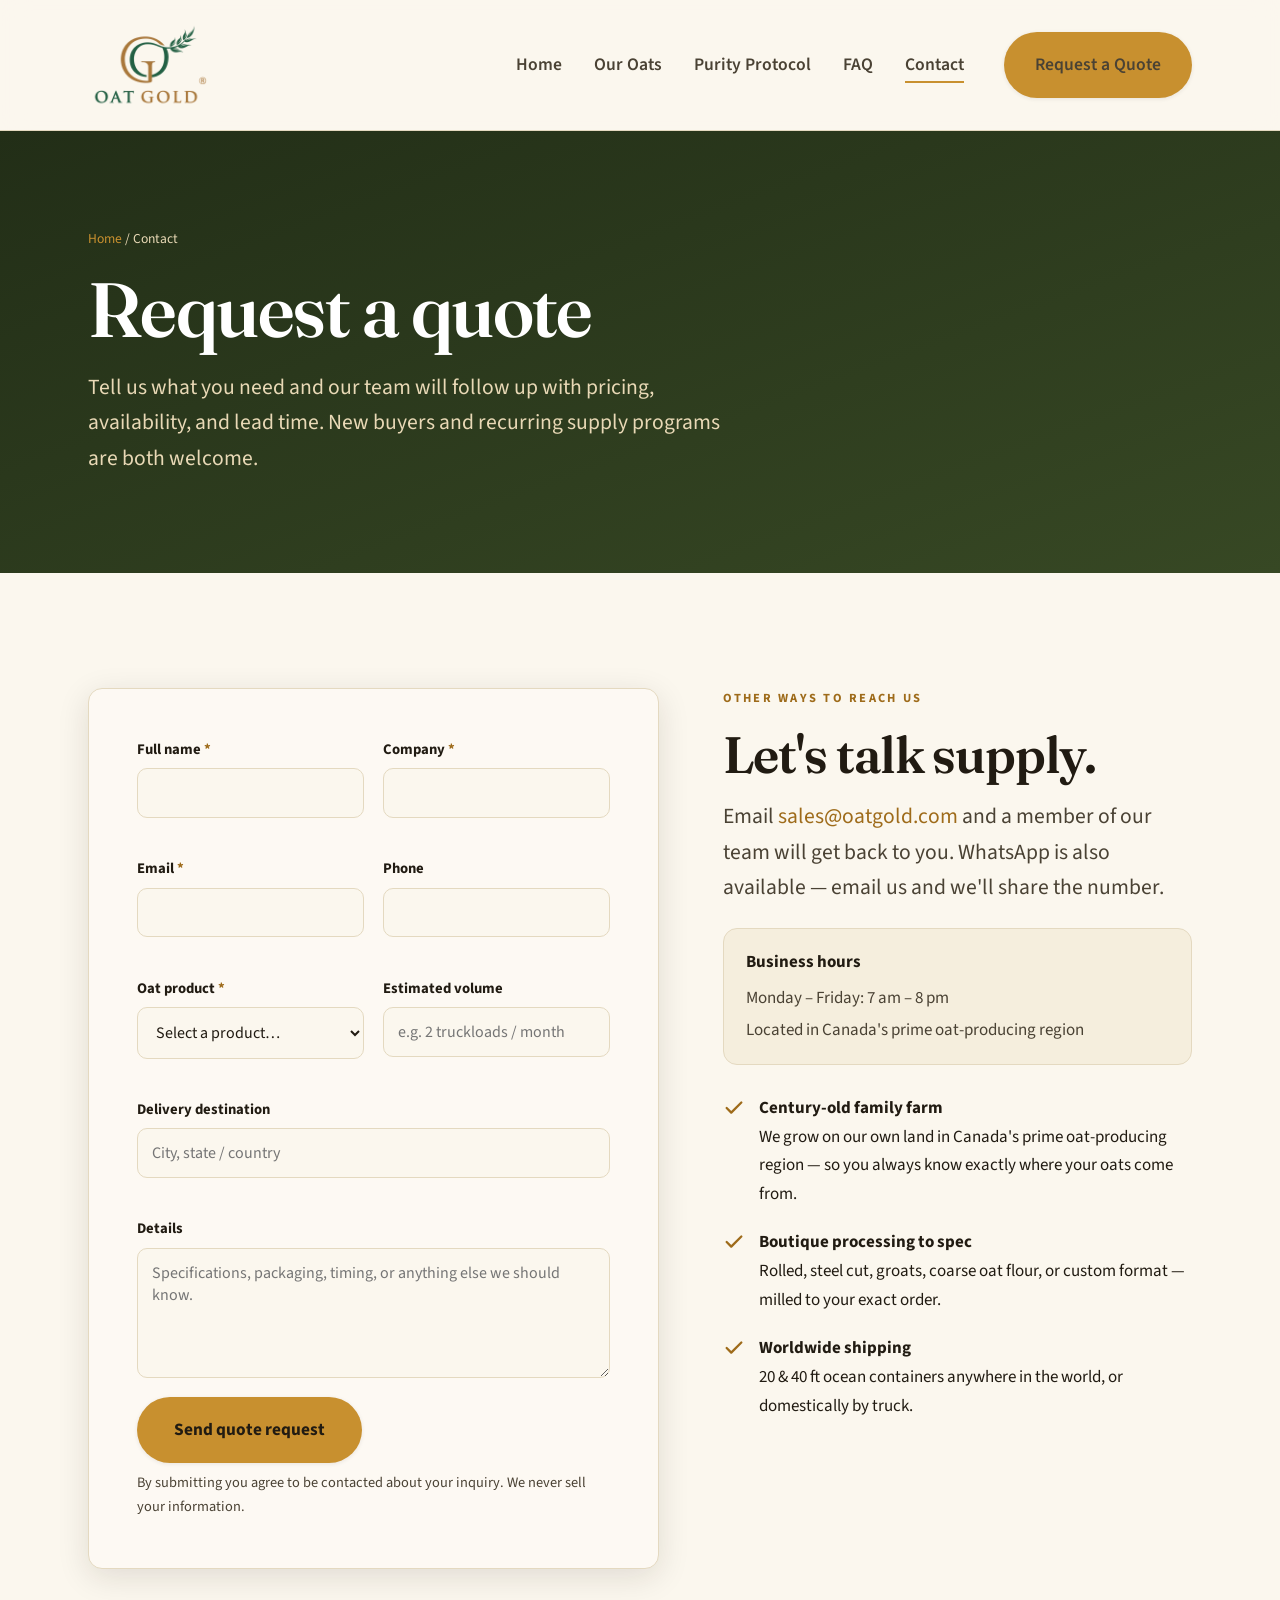
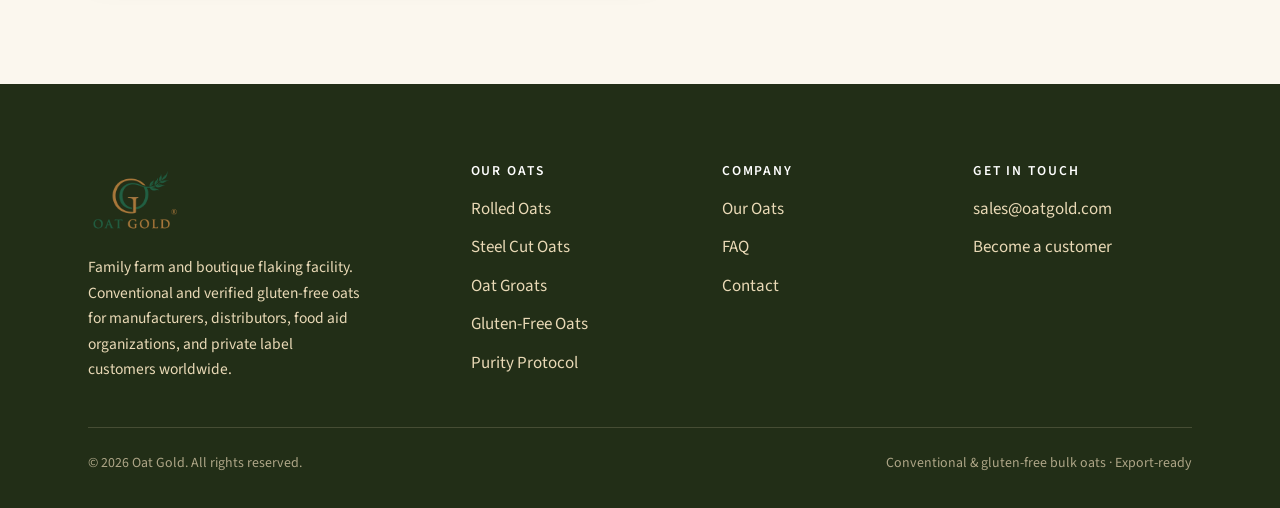
==== commit 4962055d: "Connect quote form to Formspree with spam protection - form action → https://formspree.io/f/xpqeadrq" ====
--- a/contact.html
+++ b/contact.html
@@ -52,8 +52,10 @@
 <section class="section">
   <div class="container split" style="align-items:start;">
     <div class="form-card reveal">
-      <div class="form-success" role="status">Thanks — your request is ready to send. Your email app should open; if it doesn't, email us at sales@oatgold.com.</div>
-      <form data-quote-form novalidate>
+      <div class="form-success" role="status">Thanks — we've received your request and will follow up shortly at the email you provided.</div>
+      <form action="https://formspree.io/f/xpqeadrq" method="POST" data-quote-form novalidate>
+        <input type="hidden" name="site" value="oatgold">
+        <input type="text" name="_gotcha" style="display:none" tabindex="-1" autocomplete="off" aria-hidden="true">
         <div class="form-grid">
           <div class="field"><label for="name">Full name <span class="req">*</span></label><input id="name" name="name" type="text" required autocomplete="name"></div>
           <div class="field"><label for="company">Company <span class="req">*</span></label><input id="company" name="company" type="text" required autocomplete="organization"></div>
--- a/assets/css/styles.css
+++ b/assets/css/styles.css
@@ -80,12 +80,12 @@
   border-bottom: 1px solid var(--line); transition: box-shadow .3s var(--ease);
 }
 .site-header.scrolled { box-shadow: var(--shadow-sm); }
-.nav { display: flex; align-items: center; justify-content: space-between; height: 100px; }
+.nav { display: flex; align-items: center; justify-content: space-between; height: 130px; }
 .brand { display: flex; align-items: center; }
 .brand:hover { opacity: .85; }
-.brand-logo { height: 80px; width: auto; display: block; }
+.brand-logo { height: 96px; width: auto; display: block; }
 .nav-links { display: flex; align-items: center; gap: 2rem; list-style: none; }
-.nav-links a { color: var(--ink-soft); font-weight: 600; font-size: 1rem; position: relative; }
+.nav-links a { color: var(--ink-soft); font-weight: 600; font-size: 1.1rem; position: relative; }
 .nav-links a:hover { color: var(--ink); }
 .nav-links a::after { content: ""; position: absolute; left: 0; bottom: -6px; width: 0; height: 2px; background: var(--gold); transition: width .25s var(--ease); }
 .nav-links a:hover::after, .nav-links a.active::after { width: 100%; }
@@ -101,18 +101,18 @@
 }
 .hero::before {
   content: ""; position: absolute; inset: 0;
-  background: linear-gradient(180deg, rgba(22,17,8,.50) 0%, rgba(28,20,8,.82) 55%, rgba(22,28,14,.88) 100%);
+  background: linear-gradient(180deg, rgba(22,17,8,.74) 0%, rgba(22,17,8,.78) 35%, rgba(28,20,8,.85) 58%, rgba(22,28,14,.92) 100%);
   pointer-events: none;
 }
 .hero .container { position: relative; padding-top: clamp(4rem,8vw,6rem); padding-bottom: clamp(4rem,8vw,6rem); }
-.hero-logo { height: 120px; width: auto; display: block; margin: 0 auto 2.5rem; }
+.hero-logo { height: 220px; width: auto; display: block; margin: 0 auto 2.618rem; filter: drop-shadow(0 6px 28px rgba(22,17,8,.65)); }
 .hero h1 { color: #fff; max-width: 22ch; margin: 0 auto; }
 .hero h1 .accent { color: var(--gold); font-style: italic; }
-.hero .lead { color: var(--grain); margin: 1.6rem auto 2.5rem; }
+.hero .lead { color: var(--grain); margin: 1.618rem auto 2.618rem; }
 .hero-eyebrow { color: var(--gold); }
 .hero-actions { display: flex; gap: 1rem; flex-wrap: wrap; justify-content: center; }
 .hero-trust {
-  margin-top: 3.5rem; padding-top: 2.5rem;
+  margin-top: 4.236rem; padding-top: 2.618rem;
   border-top: 1px solid rgba(233,217,182,.25);
   display: flex; gap: 3rem; flex-wrap: wrap; justify-content: center;
 }
@@ -314,7 +314,7 @@
   .product-line-head { flex-direction: column; gap: 1rem; }
 }
 @media (max-width: 680px) {
-  .nav-links { position: fixed; inset: 100px 0 auto 0; background: var(--cream); flex-direction: column; gap: 0; padding: 1rem 0; border-bottom: 1px solid var(--line); box-shadow: var(--shadow-md); transform: translateY(-120%); transition: transform .35s var(--ease); }
+  .nav-links { position: fixed; inset: 130px 0 auto 0; background: var(--cream); flex-direction: column; gap: 0; padding: 1rem 0; border-bottom: 1px solid var(--line); box-shadow: var(--shadow-md); transform: translateY(-120%); transition: transform .35s var(--ease); }
   .nav-links.open { transform: translateY(0); }
   .nav-links li { width: 100%; text-align: center; padding: .4rem 0; }
   .nav-cta { margin: .6rem auto; }
@@ -326,7 +326,7 @@
   .steps { grid-template-columns: 1fr; }
   .footer-grid { grid-template-columns: 1fr 1fr; }
   .trustbar .container { justify-content: center; text-align: center; }
-  .hero-logo { height: 80px; }
+  .hero-logo { height: 150px; }
   .hero-trust { gap: 2rem; }
 }
 @media (prefers-reduced-motion: reduce) {
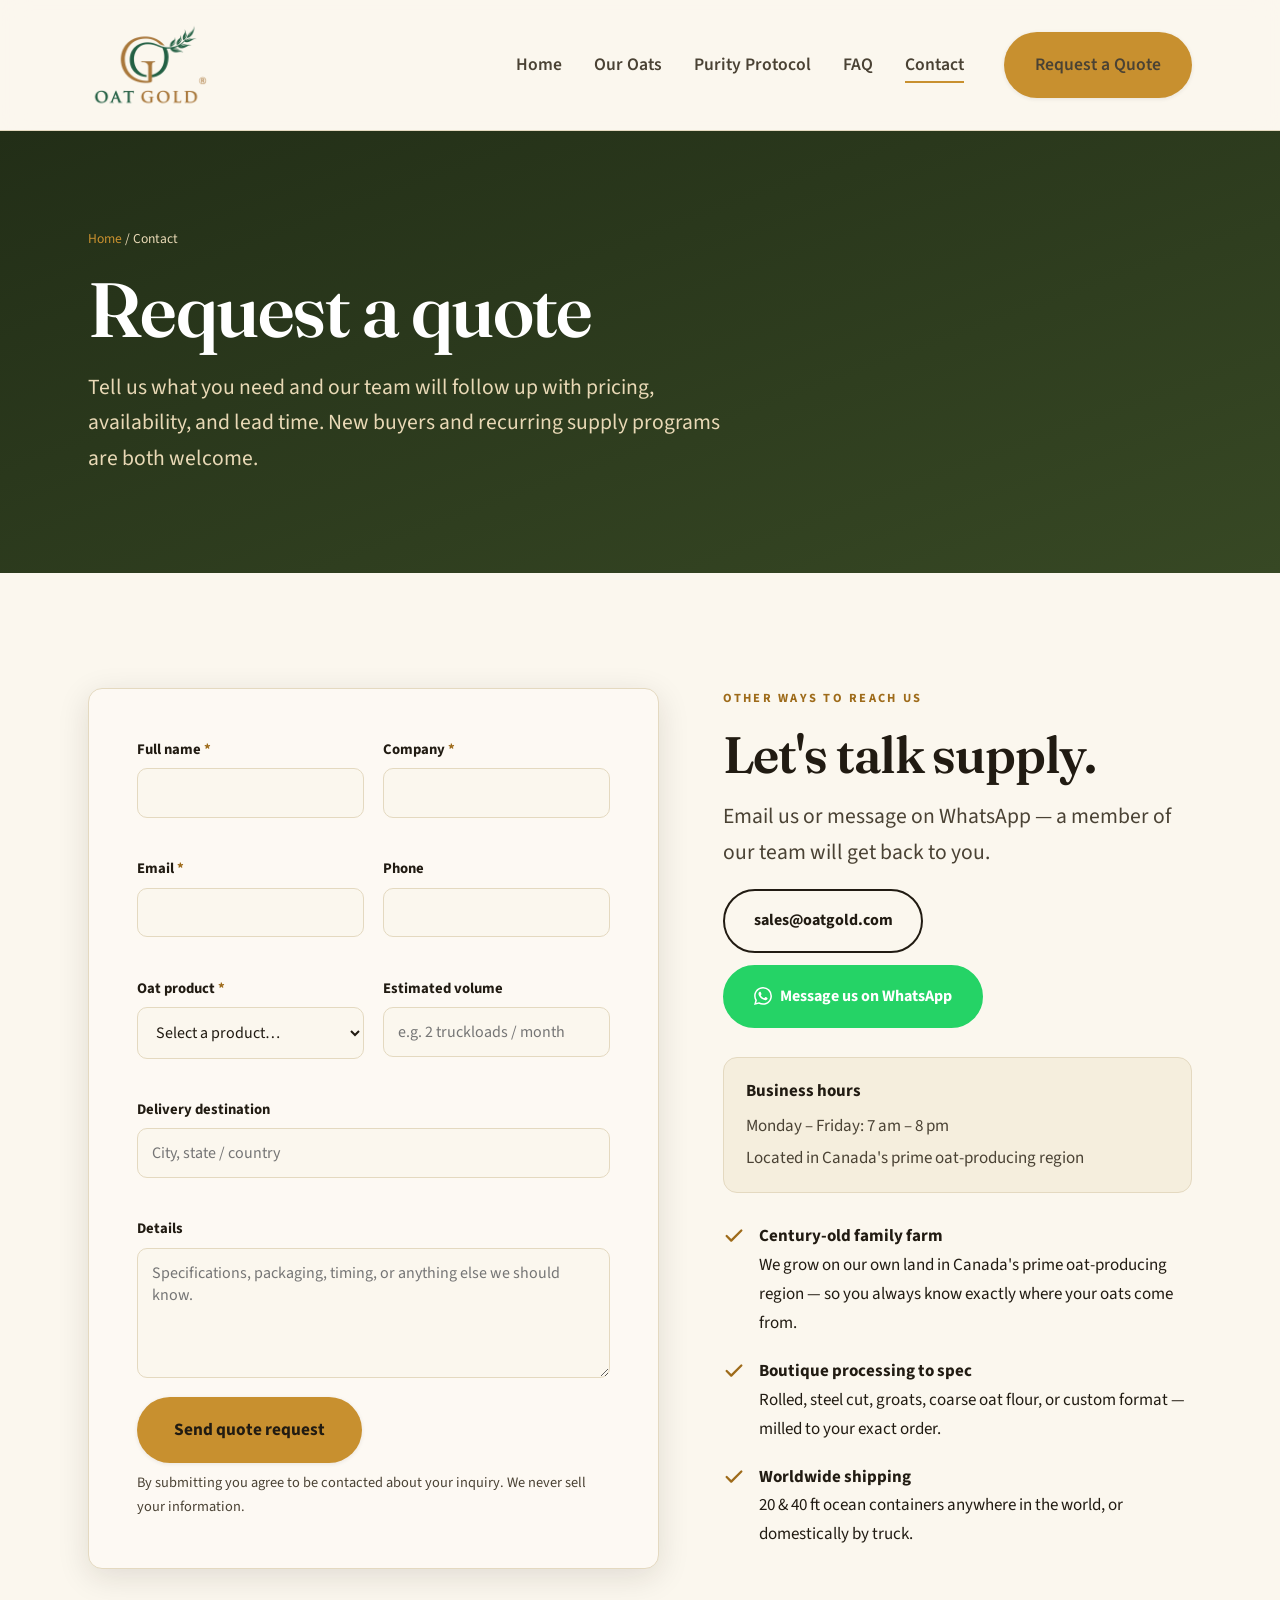
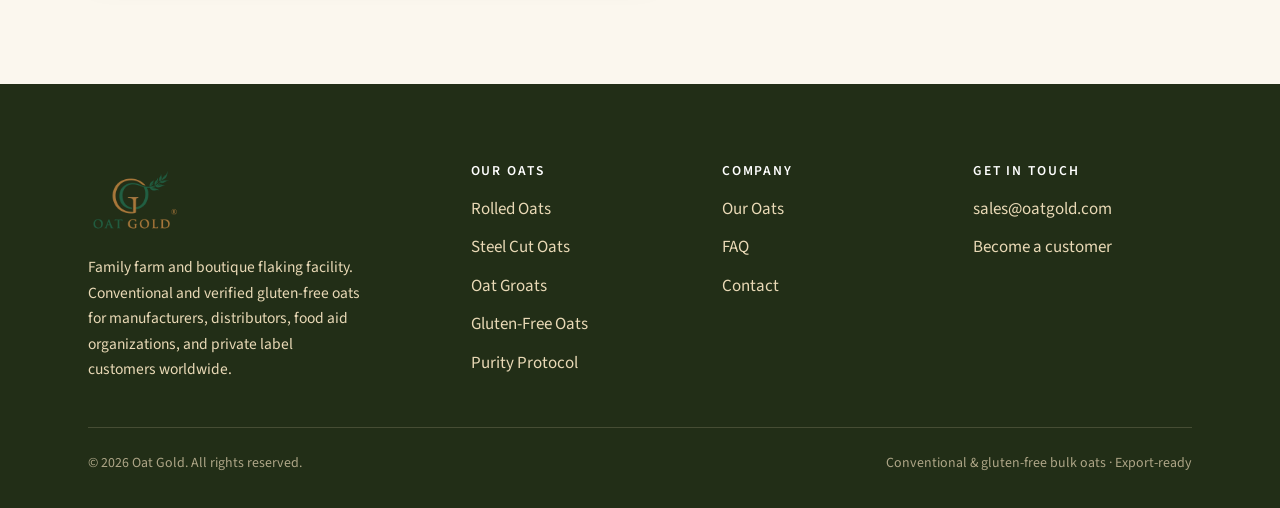
==== commit b4a317ce: "Add WhatsApp contact button to contact page Replaces the "email us and we'll share the number" place" ====
--- a/contact.html
+++ b/contact.html
@@ -81,8 +81,15 @@
     <div class="reveal">
       <p class="eyebrow">Other ways to reach us</p>
       <h2 style="margin-bottom:1rem;">Let's talk supply.</h2>
-      <p class="lead">Email <a href="mailto:sales@oatgold.com">sales@oatgold.com</a> and a member of our team will get back to you. WhatsApp is also available — email us and we'll share the number.</p>
-      <div style="margin-top:1.4rem; margin-bottom:1.8rem; padding:1.2rem 1.4rem; background:var(--grain-soft); border:1px solid var(--line); border-radius:var(--radius);">
+      <p class="lead">Email us or message on WhatsApp — a member of our team will get back to you.</p>
+      <div style="display:flex; gap:.75rem; flex-wrap:wrap; margin-top:1.2rem; margin-bottom:1.8rem;">
+        <a href="mailto:sales@oatgold.com" class="btn btn-secondary">sales@oatgold.com</a>
+        <a href="https://wa.me/19704814977" class="btn" style="background:#25D366; color:#fff; border-color:#25D366;" target="_blank" rel="noopener noreferrer">
+          <svg width="18" height="18" viewBox="0 0 24 24" fill="currentColor" aria-hidden="true"><path d="M17.472 14.382c-.297-.149-1.758-.867-2.03-.967-.273-.099-.471-.148-.67.15-.197.297-.767.966-.94 1.164-.173.199-.347.223-.644.075-.297-.15-1.255-.463-2.39-1.475-.883-.788-1.48-1.761-1.653-2.059-.173-.297-.018-.458.13-.606.134-.133.298-.347.446-.52.149-.174.198-.298.298-.497.099-.198.05-.371-.025-.52-.075-.149-.669-1.612-.916-2.207-.242-.579-.487-.5-.669-.51-.173-.008-.371-.01-.57-.01-.198 0-.52.074-.792.372-.272.297-1.04 1.016-1.04 2.479 0 1.462 1.065 2.875 1.213 3.074.149.198 2.096 3.2 5.077 4.487.709.306 1.262.489 1.694.625.712.227 1.36.195 1.871.118.571-.085 1.758-.719 2.006-1.413.248-.694.248-1.289.173-1.413-.074-.124-.272-.198-.57-.347m-5.421 7.403h-.004a9.87 9.87 0 01-5.031-1.378l-.361-.214-3.741.982.998-3.648-.235-.374a9.86 9.86 0 01-1.51-5.26c.001-5.45 4.436-9.884 9.888-9.884 2.64 0 5.122 1.03 6.988 2.898a9.825 9.825 0 012.893 6.994c-.003 5.45-4.437 9.884-9.885 9.884m8.413-18.297A11.815 11.815 0 0012.05 0C5.495 0 .16 5.335.157 11.892c0 2.096.547 4.142 1.588 5.945L.057 24l6.305-1.654a11.882 11.882 0 005.683 1.448h.005c6.554 0 11.89-5.335 11.893-11.893a11.821 11.821 0 00-3.48-8.413z"/></svg>
+          Message us on WhatsApp
+        </a>
+      </div>
+      <div style="margin-bottom:1.8rem; padding:1.2rem 1.4rem; background:var(--grain-soft); border:1px solid var(--line); border-radius:var(--radius);">
         <p style="font-weight:700; color:var(--ink); margin-bottom:.4rem;">Business hours</p>
         <p style="color:var(--ink-soft);">Monday – Friday: 7 am – 8 pm</p>
         <p style="color:var(--ink-soft); margin-top:.2rem;">Located in Canada's prime oat-producing region</p>
